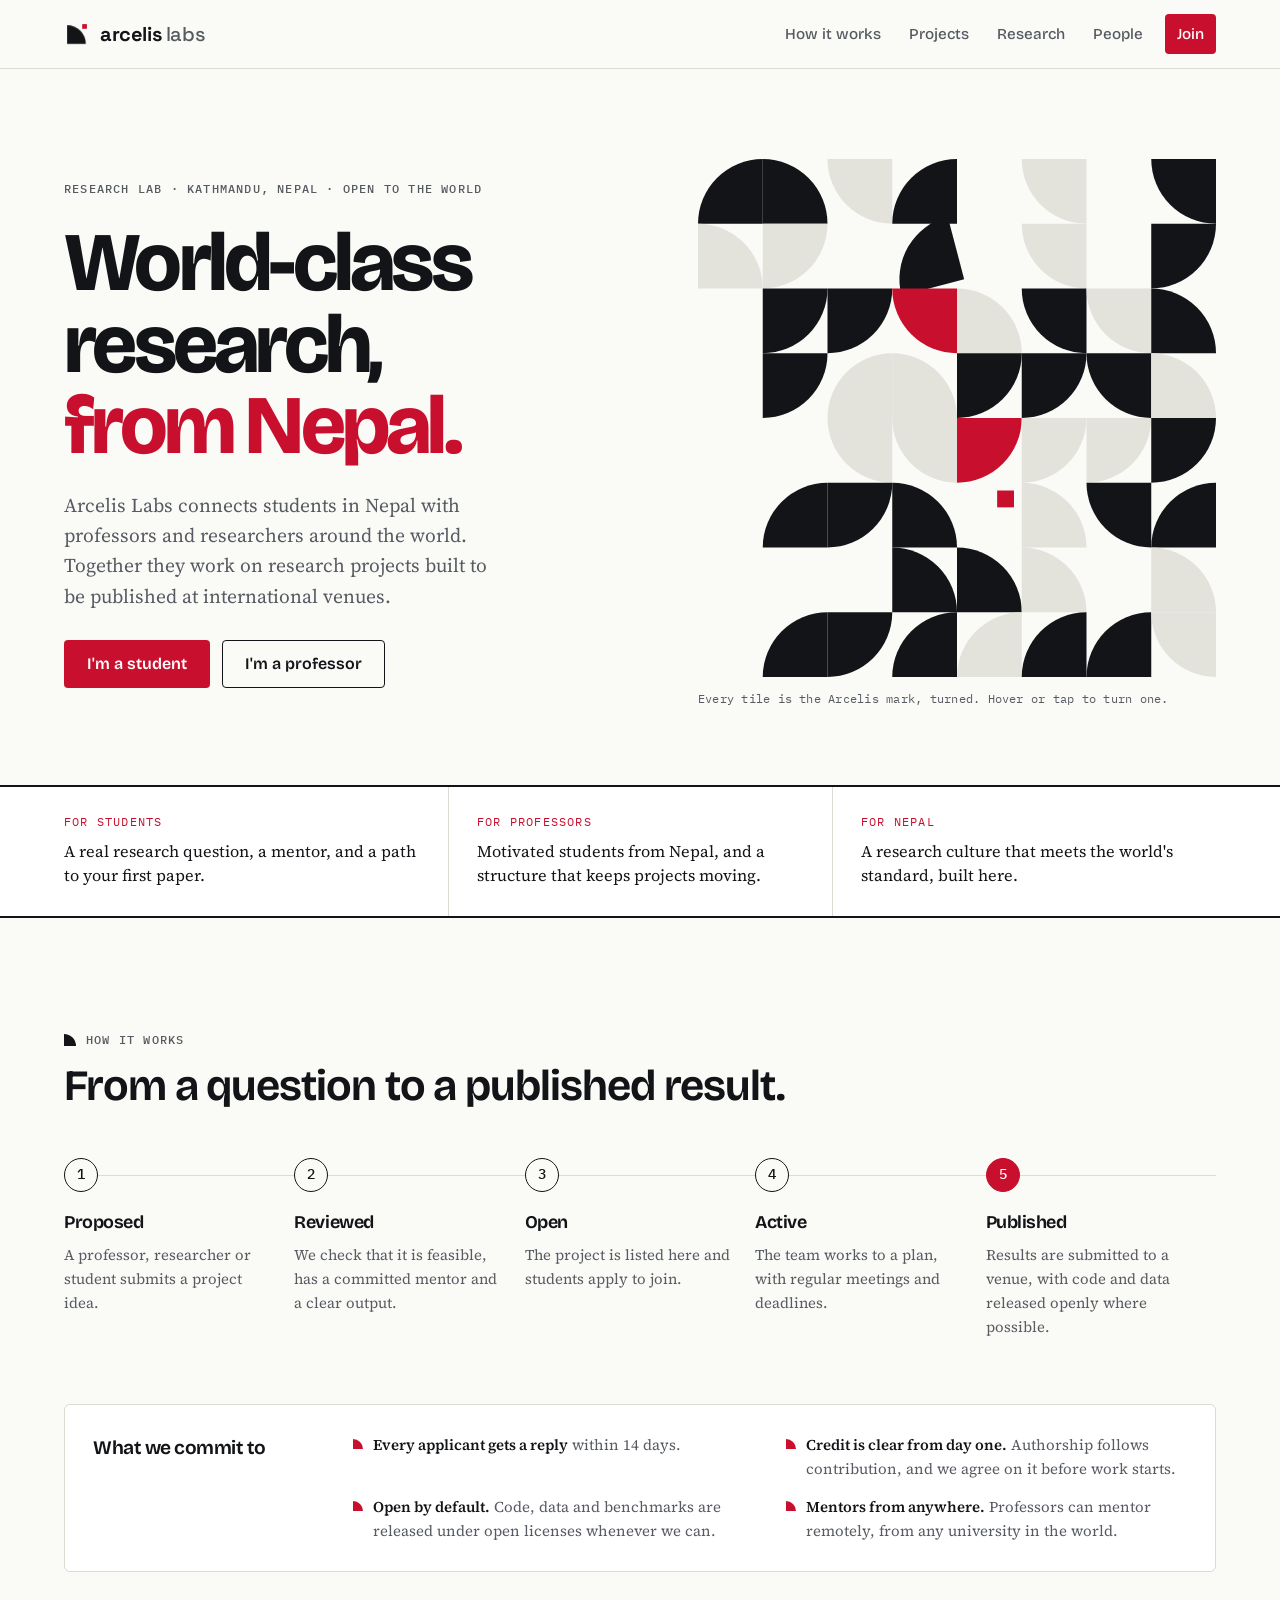
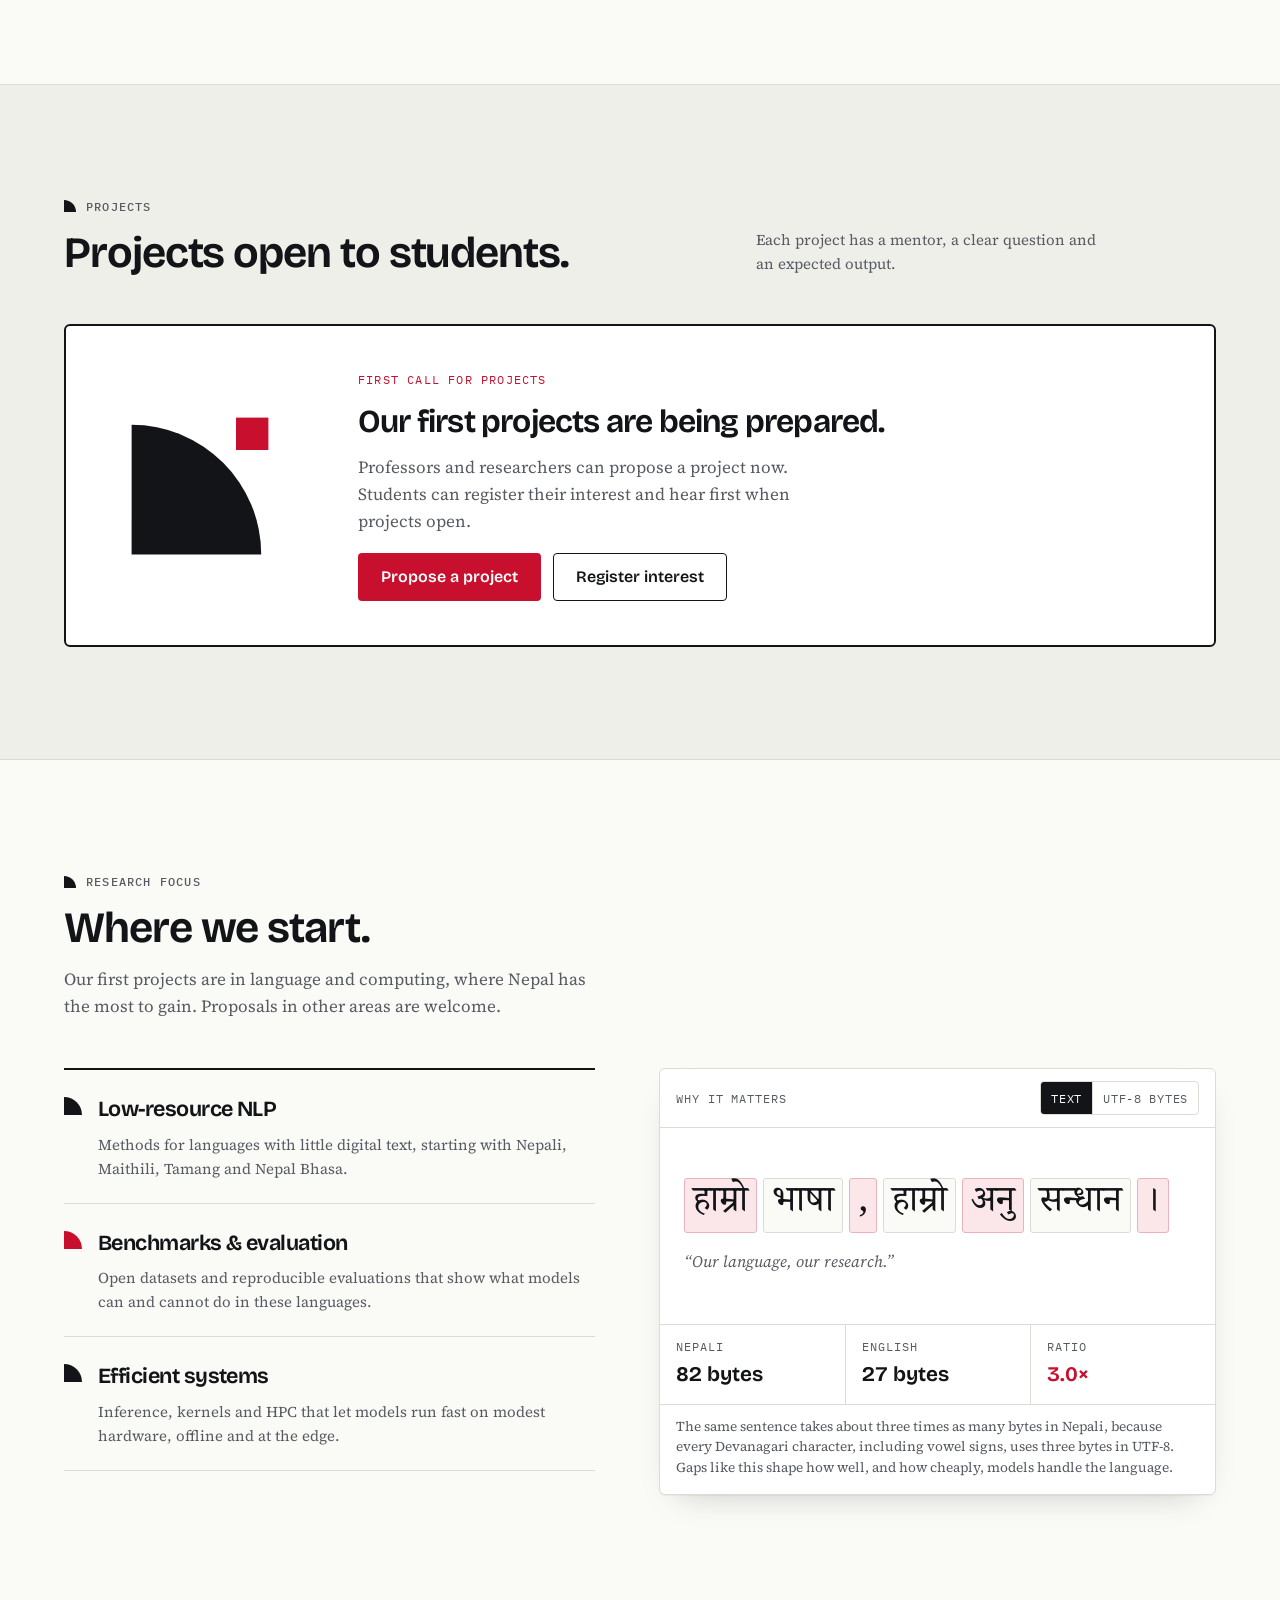
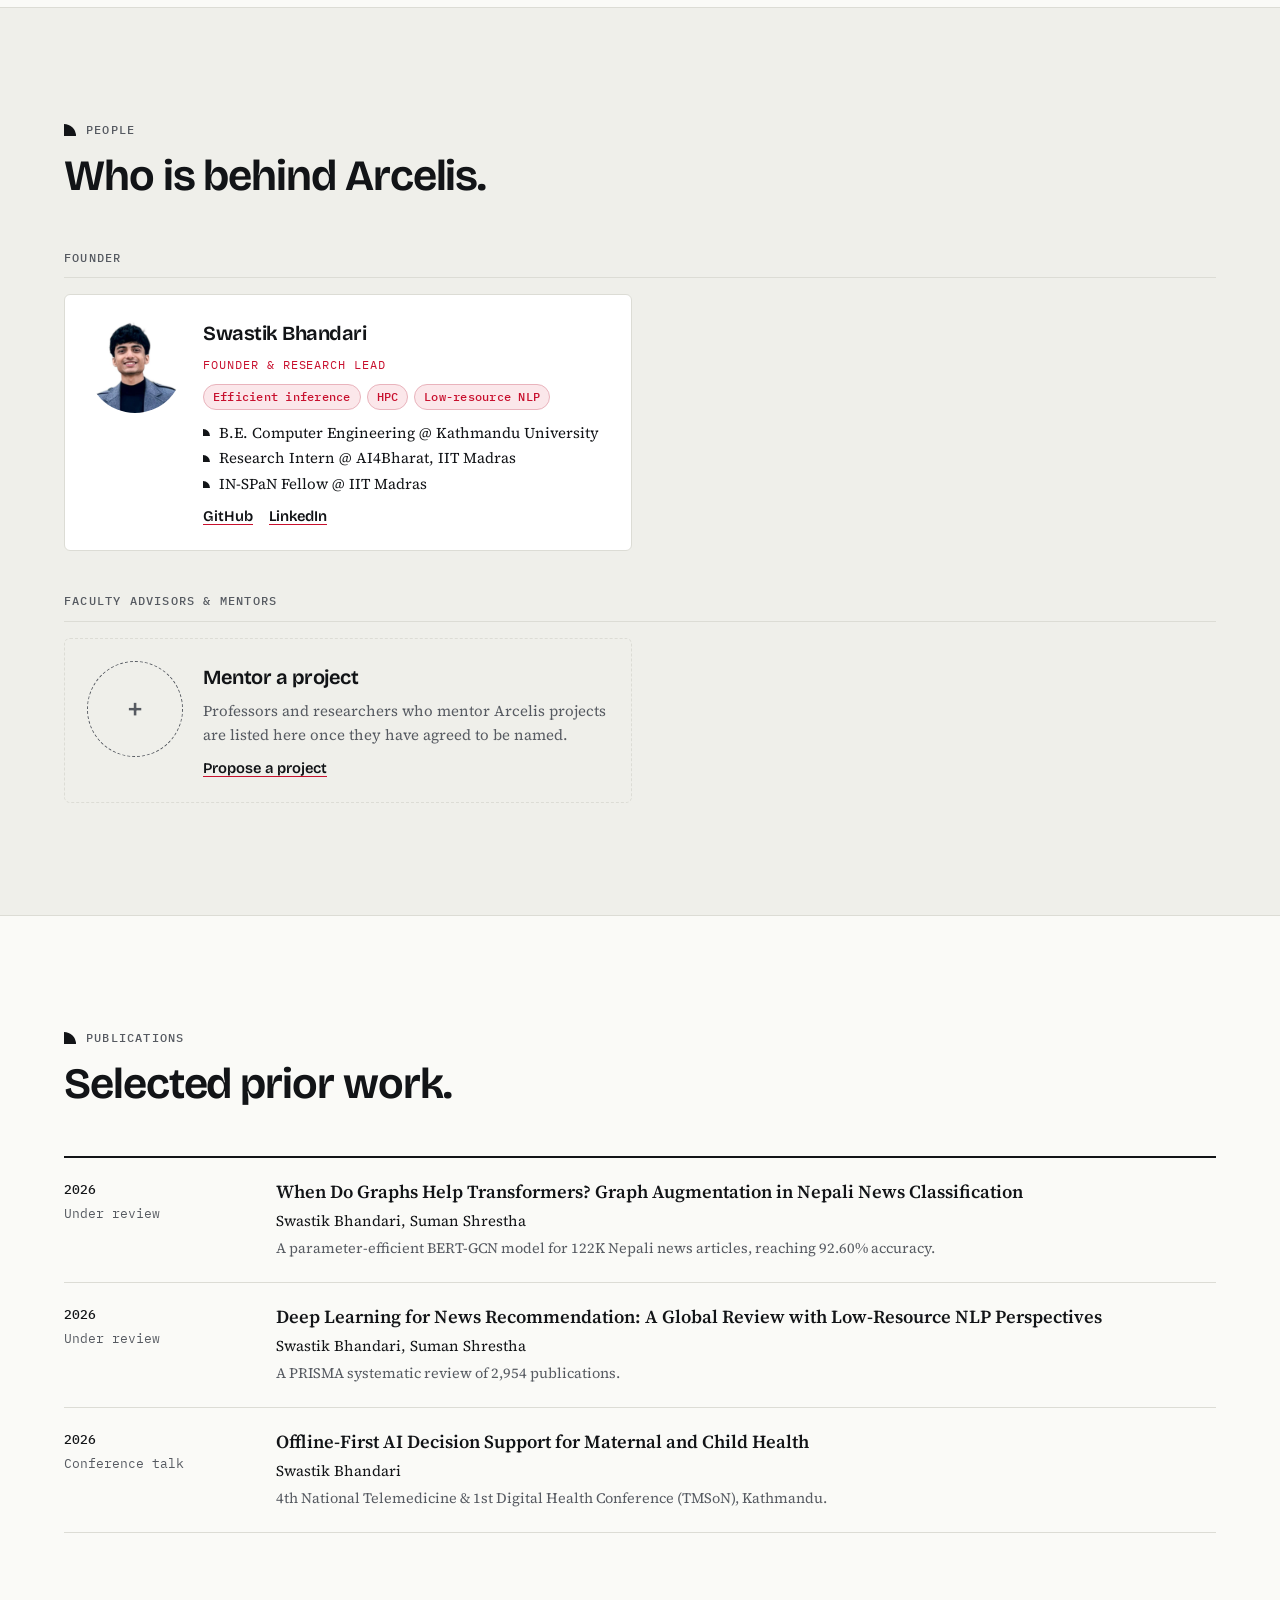
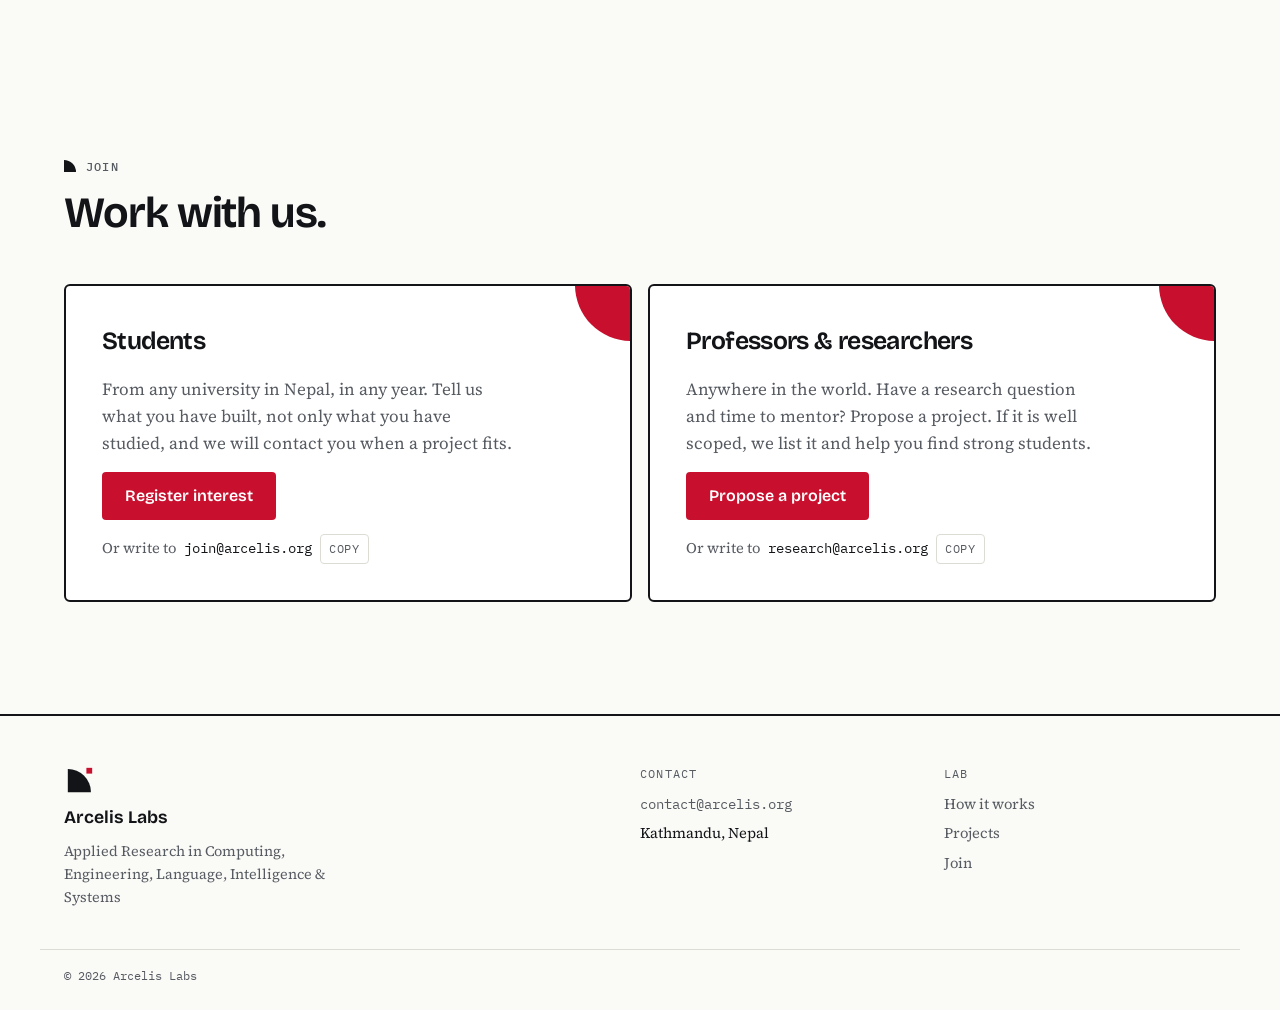
==== index.html @ 6809afa2 "Initial site Co-Authored-By: Claude Opus 5.5 <noreply@anthropic.com>" ====
<!doctype html>
<html lang="en">
<head>
<meta charset="utf-8">
<meta name="viewport" content="width=device-width, initial-scale=1, viewport-fit=cover">
<title>Arcelis Labs</title>
<meta name="claude:viewport-fit-sides" content="cover">
<meta name="description" content="Arcelis Labs connects students in Nepal with professors and researchers around the world to do research that is published at international venues.">
<meta property="og:title" content="Arcelis Labs">
<meta property="og:description" content="World-class research, from Nepal. Arcelis Labs connects Nepali students with professors and researchers worldwide.">
<meta property="og:type" content="website">
<meta property="og:url" content="https://arcelis.org/">
<meta property="og:image" content="https://arcelis.org/assets/brand/arcelis-profile-light.png">
<meta name="theme-color" content="#F4F3EE">
<link rel="canonical" href="https://arcelis.org/">
<link rel="icon" href="favicon.svg" type="image/svg+xml">
<link rel="apple-touch-icon" href="apple-touch-icon.png">
<link rel="preconnect" href="https://fonts.googleapis.com">
<link rel="preconnect" href="https://fonts.gstatic.com" crossorigin>
<link rel="stylesheet" href="https://fonts.googleapis.com/css2?family=Bricolage+Grotesque:opsz,wght@12..96,400..800&amp;family=IBM+Plex+Mono:wght@400;500&amp;family=Noto+Serif+Devanagari:wght@400;600&amp;family=Source+Serif+4:ital,opsz,wght@0,8..60,400;0,8..60,600;1,8..60,400&amp;family=Space+Grotesk:wght@500;700&amp;display=swap">
<link rel="stylesheet" href="assets/style.css">
</head>
<body>
<a class="skip" href="#main">Skip to content</a>

<header class="site-header">
  <div class="wrap header-inner">
    <a class="brand" href="#top" aria-label="Arcelis Labs home">
      <svg class="brand-mark" viewBox="0 0 100 100" aria-hidden="true">
        <path class="mark-arc" d="M12 88 L12 16 A72 72 0 0 1 84 88 Z"></path>
        <rect class="mark-sq" x="70" y="12" width="18" height="18"></rect>
      </svg>
      <span class="wordmark">arcelis<span class="wordmark-light"> labs</span></span>
    </a>
    <nav class="nav" aria-label="Main">
      <a href="#how">How it works</a>
      <a href="#projects">Projects</a>
      <a href="#research">Research</a>
      <a href="#people">People</a>
      <a class="nav-cta" href="#join">Join</a>
    </nav>
  </div>
</header>

<main id="main">

  <section class="hero" id="top">
    <div class="wrap hero-grid">
      <div class="hero-copy">
        <p class="eyebrow">Research lab · Kathmandu, Nepal · Open to the world</p>
        <h1>World-class research, <span class="h1-accent">from Nepal.</span></h1>
        <p class="lede">Arcelis Labs connects students in Nepal with professors and researchers around the world. Together they work on research projects built to be published at international venues.</p>
        <div class="hero-actions">
          <a class="btn btn-primary" href="#join">I'm a student</a>
          <a class="btn btn-ghost" href="#join-faculty">I'm a professor</a>
        </div>
      </div>
      <figure class="tiles-fig">
        <canvas id="tiles" class="tiles" role="img" aria-label="A pattern of quarter-circle tiles, each one the Arcelis mark, slowly rotating and joining up."></canvas>
        <figcaption class="tiles-cap">Every tile is the Arcelis mark, turned. <span class="hint">Hover or tap to turn one.</span></figcaption>
      </figure>
    </div>
  </section>

  <section class="band" aria-label="What Arcelis offers">
    <div class="wrap band-grid">
      <p><span class="band-k">For students</span> A real research question, a mentor, and a path to your first paper.</p>
      <p><span class="band-k">For professors</span> Motivated students from Nepal, and a structure that keeps projects moving.</p>
      <p><span class="band-k">For Nepal</span> A research culture that meets the world's standard, built here.</p>
    </div>
  </section>

  <section class="section" id="how" aria-labelledby="how-h">
    <div class="wrap">
      <div class="section-head">
        <p class="section-label">How it works</p>
        <h2 id="how-h">From a question to a published result.</h2>
      </div>
      <ol class="steps">
        <li><span class="step-n">1</span><h3>Proposed</h3><p>A professor, researcher or student submits a project idea.</p></li>
        <li><span class="step-n">2</span><h3>Reviewed</h3><p>We check that it is feasible, has a committed mentor and a clear output.</p></li>
        <li><span class="step-n">3</span><h3>Open</h3><p>The project is listed here and students apply to join.</p></li>
        <li><span class="step-n">4</span><h3>Active</h3><p>The team works to a plan, with regular meetings and deadlines.</p></li>
        <li><span class="step-n">5</span><h3>Published</h3><p>Results are submitted to a venue, with code and data released openly where possible.</p></li>
      </ol>

      <div class="commitments">
        <h3 class="commit-h">What we commit to</h3>
        <ul>
          <li><strong>Every applicant gets a reply</strong> within 14 days.</li>
          <li><strong>Credit is clear from day one.</strong> Authorship follows contribution, and we agree on it before work starts.</li>
          <li><strong>Open by default.</strong> Code, data and benchmarks are released under open licenses whenever we can.</li>
          <li><strong>Mentors from anywhere.</strong> Professors can mentor remotely, from any university in the world.</li>
        </ul>
      </div>
    </div>
  </section>

  <section class="section section-alt" id="projects" aria-labelledby="projects-h">
    <div class="wrap">
      <div class="section-head section-head-row">
        <div>
          <p class="section-label">Projects</p>
          <h2 id="projects-h">Projects open to students.</h2>
        </div>
        <p class="section-aside">Each project has a mentor, a clear question and an expected output.</p>
      </div>

      <div class="tabs" id="tabs" role="tablist" aria-label="Project status" hidden>
        <button type="button" role="tab" id="tab-open" aria-selected="true" aria-controls="project-list" data-status="open">Open <span class="count" id="count-open"></span></button>
        <button type="button" role="tab" id="tab-active" aria-selected="false" aria-controls="project-list" data-status="active" tabindex="-1">Active <span class="count" id="count-active"></span></button>
        <button type="button" role="tab" id="tab-completed" aria-selected="false" aria-controls="project-list" data-status="completed" tabindex="-1">Completed <span class="count" id="count-completed"></span></button>
      </div>

      <div class="project-list" id="project-list" role="tabpanel" aria-labelledby="tab-open" tabindex="0" hidden></div>

      <div class="call" id="call">
        <div class="call-mark" aria-hidden="true">
          <svg viewBox="0 0 100 100"><path d="M12 88 L12 16 A72 72 0 0 1 84 88 Z"></path><rect x="70" y="12" width="18" height="18"></rect></svg>
        </div>
        <div class="call-body">
          <p class="call-k">First call for projects</p>
          <h3>Our first projects are being prepared.</h3>
          <p>Professors and researchers can propose a project now. Students can register their interest and hear first when projects open.</p>
          <div class="call-actions">
            <a class="btn btn-primary" href="#join-faculty">Propose a project</a>
            <a class="btn btn-ghost" href="#join">Register interest</a>
          </div>
        </div>
      </div>
    </div>
  </section>

  <section class="section" id="research" aria-labelledby="research-h">
    <div class="wrap">
      <div class="section-head">
        <p class="section-label">Research focus</p>
        <h2 id="research-h">Where we start.</h2>
        <p class="section-sub">Our first projects are in language and computing, where Nepal has the most to gain. Proposals in other areas are welcome.</p>
      </div>

      <div class="research-grid">
        <div class="areas">
          <article class="area">
            <h3>Low-resource NLP</h3>
            <p>Methods for languages with little digital text, starting with Nepali, Maithili, Tamang and Nepal Bhasa.</p>
          </article>
          <article class="area">
            <h3>Benchmarks &amp; evaluation</h3>
            <p>Open datasets and reproducible evaluations that show what models can and cannot do in these languages.</p>
          </article>
          <article class="area">
            <h3>Efficient systems</h3>
            <p>Inference, kernels and HPC that let models run fast on modest hardware, offline and at the edge.</p>
          </article>
        </div>

        <figure class="specimen" aria-labelledby="spec-cap">
          <div class="spec-head">
            <span id="spec-cap">Why it matters</span>
            <div class="spec-toggle" role="group" aria-label="View">
              <button type="button" id="view-sub" class="is-on" aria-pressed="true">Text</button>
              <button type="button" id="view-byte" aria-pressed="false">UTF-8 bytes</button>
            </div>
          </div>
          <div class="spec-body">
            <p class="spec-line" id="spec-line" lang="ne">
              <span class="tok"><span class="tok-t">हाम्रो</span></span>
              <span class="tok"><span class="tok-t">भाषा</span></span>
              <span class="tok"><span class="tok-t">,</span></span>
              <span class="tok"><span class="tok-t">हाम्रो</span></span>
              <span class="tok"><span class="tok-t">अनु</span></span>
              <span class="tok"><span class="tok-t">सन्धान</span></span>
              <span class="tok"><span class="tok-t">।</span></span>
            </p>
            <div class="spec-bytes" id="spec-bytes" role="img" hidden></div>
            <p class="spec-gloss"><span lang="en">“Our language, our research.”</span></p>
          </div>
          <dl class="spec-stats">
            <div><dt>Nepali</dt><dd><span id="ne-bytes">82</span> bytes</dd></div>
            <div><dt>English</dt><dd><span id="en-bytes">27</span> bytes</dd></div>
            <div><dt>Ratio</dt><dd><span id="ratio">3.0</span>×</dd></div>
          </dl>
          <figcaption class="spec-note">The same sentence takes about three times as many bytes in Nepali, because every Devanagari character, including vowel signs, uses three bytes in UTF-8. Gaps like this shape how well, and how cheaply, models handle the language.</figcaption>
        </figure>
      </div>
    </div>
  </section>

  <section class="section section-alt" id="people" aria-labelledby="people-h">
    <div class="wrap">
      <div class="section-head">
        <p class="section-label">People</p>
        <h2 id="people-h">Who is behind Arcelis.</h2>
      </div>
      <div class="people-groups" id="people-groups">
        <p class="empty">Loading people…</p>
      </div>
    </div>
  </section>

  <section class="section" id="publications" aria-labelledby="pubs-h">
    <div class="wrap">
      <div class="section-head">
        <p class="section-label">Publications</p>
        <h2 id="pubs-h">Selected prior work.</h2>
      </div>
      <ol class="pubs">
        <li class="pub">
          <p class="pub-meta"><span class="pub-year">2026</span><span class="pub-status">Under review</span></p>
          <h3>When Do Graphs Help Transformers? Graph Augmentation in Nepali News Classification</h3>
          <p class="pub-authors">Swastik Bhandari, Suman Shrestha</p>
          <p class="pub-note">A parameter-efficient BERT-GCN model for 122K Nepali news articles, reaching 92.60% accuracy.</p>
        </li>
        <li class="pub">
          <p class="pub-meta"><span class="pub-year">2026</span><span class="pub-status">Under review</span></p>
          <h3>Deep Learning for News Recommendation: A Global Review with Low-Resource NLP Perspectives</h3>
          <p class="pub-authors">Swastik Bhandari, Suman Shrestha</p>
          <p class="pub-note">A PRISMA systematic review of 2,954 publications.</p>
        </li>
        <li class="pub">
          <p class="pub-meta"><span class="pub-year">2026</span><span class="pub-status">Conference talk</span></p>
          <h3>Offline-First AI Decision Support for Maternal and Child Health</h3>
          <p class="pub-authors">Swastik Bhandari</p>
          <p class="pub-note">4th National Telemedicine &amp; 1st Digital Health Conference (TMSoN), Kathmandu.</p>
        </li>
      </ol>
    </div>
  </section>

  <section class="section join" id="join" aria-labelledby="join-h">
    <div class="wrap">
      <div class="section-head">
        <p class="section-label">Join</p>
        <h2 id="join-h">Work with us.</h2>
      </div>
      <div class="join-grid">
        <div class="join-card">
          <span class="join-corner" aria-hidden="true"></span>
          <h3>Students</h3>
          <p>From any university in Nepal, in any year. Tell us what you have built, not only what you have studied, and we will contact you when a project fits.</p>
          <a class="btn btn-primary" id="cta-join" href="mailto:join@arcelis.org?subject=Student%20interest">Register interest</a>
          <p class="contact-line">Or write to <span class="addr">join@arcelis.org</span> <button type="button" class="copy" data-copy="join@arcelis.org" aria-label="Copy email address join@arcelis.org">Copy</button></p>
        </div>
        <div class="join-card" id="join-faculty">
          <span class="join-corner" aria-hidden="true"></span>
          <h3>Professors &amp; researchers</h3>
          <p>Anywhere in the world. Have a research question and time to mentor? Propose a project. If it is well scoped, we list it and help you find strong students.</p>
          <a class="btn btn-primary" id="cta-propose" href="mailto:research@arcelis.org?subject=Project%20proposal">Propose a project</a>
          <p class="contact-line">Or write to <span class="addr">research@arcelis.org</span> <button type="button" class="copy" data-copy="research@arcelis.org" aria-label="Copy email address research@arcelis.org">Copy</button></p>
        </div>
      </div>
    </div>
  </section>

</main>

<footer class="site-footer">
  <div class="wrap footer-grid">
    <div class="footer-brand">
      <svg class="brand-mark" viewBox="0 0 100 100" aria-hidden="true">
        <path class="mark-arc" d="M12 88 L12 16 A72 72 0 0 1 84 88 Z"></path>
        <rect class="mark-sq" x="70" y="12" width="18" height="18"></rect>
      </svg>
      <p class="footer-name">Arcelis Labs</p>
      <p class="footer-expand">Applied Research in Computing, Engineering, Language, Intelligence &amp; Systems</p>
    </div>
    <div class="footer-col">
      <p class="footer-h">Contact</p>
      <p><a class="addr" href="mailto:contact@arcelis.org">contact@arcelis.org</a></p>
      <p>Kathmandu, Nepal</p>
    </div>
    <div class="footer-col">
      <p class="footer-h">Lab</p>
      <p><a href="#how">How it works</a></p>
      <p><a href="#projects">Projects</a></p>
      <p><a href="#join">Join</a></p>
    </div>
  </div>
  <div class="wrap footer-base">
    <p>© <span id="year">2026</span> Arcelis Labs</p>
  </div>
</footer>

<dialog class="modal" id="project-modal" aria-labelledby="modal-title">
  <div class="modal-inner">
    <button type="button" class="modal-close" id="modal-close" aria-label="Close">×</button>
    <div id="modal-content"></div>
  </div>
</dialog>

<script src="assets/main.js"></script>
</body>
</html>
---- assets/style.css ----
/* Layout concept: a light, geometric identity built from the logo itself.
   The quarter-circle mark becomes a tile system (hero), corner motifs and markers.
   Single deliberate light theme: white paper, ink, one red. */
:root {
  --paper: #FAFAF7;
  --surface: #FFFFFF;
  --sunken: #EFEFEA;
  --ink: #121417;
  --muted: #565A61;
  --rule: #DCDCD5;
  --tile-soft: #E3E3DC;
  --accent: #C8102E;
  --accent-ink: #FFFFFF;
  --accent-soft: #FBE7EA;
  --st-open: #1A6A41;
  --st-open-bg: #E1F0E6;
  --st-active: #1D49C4;
  --st-active-bg: #E4EBFA;
  --st-done: #565A61;
  --st-done-bg: #E9E9E3;
  --shadow: 0 1px 0 rgba(18, 20, 23, 0.04), 0 14px 34px -20px rgba(18, 20, 23, 0.28);

  --f-display: "Bricolage Grotesque", "Helvetica Neue", Arial, sans-serif;
  --f-body: "Source Serif 4", Georgia, "Times New Roman", serif;
  --f-mono: "IBM Plex Mono", ui-monospace, SFMono-Regular, Menlo, Consolas, monospace;
  --f-deva: "Noto Serif Devanagari", "Nirmala UI", "Kohinoor Devanagari", serif;
  --f-brand: "Space Grotesk", "Helvetica Neue", Arial, sans-serif;

  --s-1: clamp(2.6rem, 1.2rem + 5vw, 5.2rem);
  --s-2: clamp(1.8rem, 1.2rem + 2vw, 2.7rem);
  --s-body: 1.0625rem;
  --s-small: 0.9375rem;
  --s-label: 0.75rem;

  --radius: 4px;
  --wrap: 1200px;
  color-scheme: light;
}

*, *::before, *::after { box-sizing: border-box; }
html { scroll-behavior: smooth; scroll-padding-top: 80px; -webkit-text-size-adjust: 100%; }
@media (prefers-reduced-motion: reduce) { html { scroll-behavior: auto; } }

body {
  margin: 0;
  background: var(--paper);
  color: var(--ink);
  font-family: var(--f-body);
  font-size: var(--s-body);
  line-height: 1.6;
  -webkit-font-smoothing: antialiased;
  text-rendering: optimizeLegibility;
}
body::before {
  content: "";
  position: fixed;
  inset: 0 0 auto;
  height: env(safe-area-inset-top, 0px);
  z-index: 10;
  background: var(--paper);
}

img, svg, canvas { max-width: 100%; }
a { color: inherit; text-decoration-color: var(--accent); text-underline-offset: 3px; }
a:hover { color: var(--accent); }
:focus-visible { outline: 2px solid var(--accent); outline-offset: 3px; border-radius: 2px; }
h1, h2, h3 { font-family: var(--f-display); font-weight: 650; letter-spacing: -0.025em; text-wrap: balance; margin: 0; }
p { margin: 0; }
[hidden] { display: none !important; }

.wrap {
  max-width: var(--wrap);
  margin-inline: auto;
  padding-left: max(24px, env(safe-area-inset-left, 0px));
  padding-right: max(24px, env(safe-area-inset-right, 0px));
}
@media (max-width: 480px) {
  .wrap {
    padding-left: max(16px, env(safe-area-inset-left, 0px));
    padding-right: max(16px, env(safe-area-inset-right, 0px));
  }
}

.skip {
  position: absolute; left: 16px; top: -60px; z-index: 50;
  background: var(--ink); color: var(--paper); padding: 8px 14px; font-family: var(--f-display);
}
.skip:focus { top: 16px; }

/* Header */
.site-header {
  position: sticky;
  top: env(safe-area-inset-top, 0px);
  z-index: 20;
  background: var(--paper);
  background: color-mix(in srgb, var(--paper) 92%, transparent);
  -webkit-backdrop-filter: saturate(140%) blur(10px);
  backdrop-filter: saturate(140%) blur(10px);
  border-bottom: 1px solid var(--rule);
}
.header-inner { display: flex; align-items: center; justify-content: space-between; gap: 8px 24px; padding-block: 14px; flex-wrap: wrap; }
.brand { display: inline-flex; align-items: center; gap: 10px; text-decoration: none; color: var(--ink); flex-shrink: 0; }
.brand:hover { color: var(--ink); }
.brand-mark { width: 26px; height: 26px; display: block; }
.mark-arc { fill: var(--ink); }
.mark-sq { fill: var(--accent); }
.wordmark { font-family: var(--f-brand); font-weight: 700; font-size: 1.25rem; letter-spacing: -0.02em; line-height: 1; }
.wordmark-light { font-weight: 500; color: var(--muted); }

.nav { display: flex; align-items: center; gap: 4px; min-width: 0; overflow-x: auto; scrollbar-width: none; padding: 4px; margin: -4px; }
.nav::-webkit-scrollbar { display: none; }
.nav a {
  font-family: var(--f-display); font-size: 0.95rem; font-weight: 500;
  text-decoration: none; color: var(--muted); padding: 8px 12px; border-radius: var(--radius); white-space: nowrap;
}
.nav a:hover { color: var(--ink); background: var(--sunken); }
.nav .nav-cta { color: var(--accent-ink); background: var(--accent); margin-left: 6px; }
.nav .nav-cta:hover { color: var(--accent-ink); background: var(--accent); filter: brightness(1.08); }
@media (max-width: 720px) {
  .header-inner { padding-block: 10px 6px; }
  .nav { width: calc(100% + 8px); order: 2; gap: 0; }
  .nav a { padding: 8px 6px; font-size: 0.88rem; }
  .nav .nav-cta { margin-left: auto; padding-inline: 10px; }
}

@media (prefers-reduced-motion: no-preference) {
  .site-header .mark-arc { transform-origin: 12% 88%; animation: arc-in 700ms cubic-bezier(.2,.7,.2,1) both; }
  .site-header .mark-sq { animation: sq-in 420ms 520ms cubic-bezier(.2,.7,.2,1) both; }
}
@keyframes arc-in { from { transform: scale(0.15); } to { transform: scale(1); } }
@keyframes sq-in { from { transform: translateY(-14px); opacity: 0; } to { transform: none; opacity: 1; } }

/* Shared */
.eyebrow, .section-label {
  font-family: var(--f-mono); font-size: var(--s-label); font-weight: 500;
  letter-spacing: 0.1em; text-transform: uppercase; color: var(--muted);
}
.section-label { display: inline-flex; align-items: center; gap: 10px; }
.section-label::before {
  content: ""; width: 12px; height: 12px; flex-shrink: 0;
  background: var(--ink); border-top-right-radius: 100%;
}
.section { padding-block: clamp(64px, 9vw, 112px); }
.section-alt { background: var(--sunken); border-block: 1px solid var(--rule); }
.section-head { display: grid; gap: 14px; margin-bottom: clamp(32px, 4vw, 48px); max-width: 780px; }
.section-head h2 { font-size: var(--s-2); line-height: 1.08; }
.section-sub { color: var(--muted); max-width: 58ch; }
.section-head-row { max-width: none; grid-template-columns: minmax(0, 1.4fr) minmax(0, 1fr); align-items: end; gap: 24px 48px; }
.section-head-row > div { display: grid; gap: 14px; }
.section-aside { color: var(--muted); font-size: var(--s-small); max-width: 44ch; }
@media (max-width: 820px) { .section-head-row { grid-template-columns: minmax(0, 1fr); } }

.btn {
  display: inline-flex; align-items: center; justify-content: center; gap: 8px;
  font-family: var(--f-display); font-weight: 600; font-size: 1rem;
  min-height: 48px; padding: 0 22px; border-radius: var(--radius);
  text-decoration: none; border: 1.5px solid transparent; cursor: pointer;
  transition: transform 160ms ease, background-color 160ms ease, border-color 160ms ease, color 160ms ease;
}
.btn:active { transform: translateY(1px); }
.btn-primary { background: var(--accent); color: var(--accent-ink); }
.btn-primary:hover { color: var(--accent-ink); filter: brightness(1.08); }
.btn-ghost { border-color: var(--ink); color: var(--ink); background: transparent; }
.btn-ghost:hover { background: var(--ink); color: var(--paper); }

/* Hero */
.hero { padding-block: clamp(40px, 7vw, 96px) clamp(40px, 6vw, 80px); overflow: hidden; }
.hero-grid { display: grid; grid-template-columns: minmax(0, 1.1fr) minmax(0, 1fr); gap: clamp(32px, 5vw, 80px); align-items: center; }
@media (max-width: 920px) { .hero-grid { grid-template-columns: minmax(0, 1fr); } }
.hero-copy { display: grid; gap: 24px; min-width: 0; }
.hero h1 { font-size: var(--s-1); line-height: 0.98; letter-spacing: -0.045em; font-weight: 750; max-width: 12ch; }
.h1-accent { color: var(--accent); }
.lede { font-size: 1.22rem; line-height: 1.55; color: var(--muted); max-width: 44ch; }
.hero-actions { display: flex; flex-wrap: wrap; gap: 12px; padding-top: 4px; }

.tiles-fig { margin: 0; display: grid; gap: 12px; min-width: 0; }
.tiles { display: block; width: 100%; aspect-ratio: 1 / 1; max-width: 100%; touch-action: manipulation; cursor: pointer; }
@media (max-width: 920px) { .tiles { aspect-ratio: 5 / 3; } }
.tiles-cap { font-family: var(--f-mono); font-size: 0.75rem; color: var(--muted); letter-spacing: 0.02em; }

/* Band */
.band { border-block: 2px solid var(--ink); background: var(--surface); }
.band-grid { display: grid; grid-template-columns: repeat(3, minmax(0, 1fr)); }
.band-grid p { padding: 26px 28px 28px 0; font-size: 1.02rem; line-height: 1.5; color: var(--ink); min-width: 0; }
.band-grid p + p { padding-left: 28px; border-left: 1px solid var(--rule); }
.band-k { display: block; font-family: var(--f-mono); font-size: var(--s-label); letter-spacing: 0.1em; text-transform: uppercase; color: var(--accent); margin-bottom: 8px; }
@media (max-width: 860px) {
  .band-grid { grid-template-columns: minmax(0, 1fr); }
  .band-grid p, .band-grid p + p { padding: 20px 0; border-left: 0; }
  .band-grid p + p { border-top: 1px solid var(--rule); }
}

/* Steps */
.steps { list-style: none; margin: 0; padding: 0; display: grid; grid-template-columns: repeat(5, minmax(0, 1fr)); position: relative; }
.steps::before { content: ""; position: absolute; left: 0; right: 0; top: 17px; height: 1px; background: var(--rule); }
.steps li { position: relative; display: grid; gap: 8px; padding-right: 20px; align-content: start; min-width: 0; }
.step-n {
  width: 34px; height: 34px; border-radius: 50%; display: grid; place-items: center;
  background: var(--paper); border: 1.5px solid var(--ink); font-family: var(--f-mono); font-size: 0.85rem; font-weight: 500; position: relative;
}
.steps li:last-child .step-n { background: var(--accent); border-color: var(--accent); color: var(--accent-ink); }
.steps h3 { font-size: 1.12rem; margin-top: 8px; }
.steps p { font-size: 0.93rem; color: var(--muted); }
@media (max-width: 860px) {
  .steps { grid-template-columns: minmax(0, 1fr); gap: 20px; }
  .steps::before { left: 17px; right: auto; top: 0; bottom: 0; width: 1px; height: auto; }
  .steps li { grid-template-columns: 34px minmax(0, 1fr); column-gap: 16px; padding-right: 0; }
  .steps li .step-n { grid-row: span 2; }
  .steps h3 { margin-top: 4px; }
}

.commitments {
  margin-top: clamp(40px, 5vw, 64px); padding: 28px; border: 1px solid var(--rule); border-radius: 6px; background: var(--surface);
  display: grid; grid-template-columns: minmax(0, 220px) minmax(0, 1fr); gap: 16px 40px;
}
.commit-h { font-size: 1.2rem; }
.commitments ul { list-style: none; margin: 0; padding: 0; display: grid; grid-template-columns: repeat(2, minmax(0, 1fr)); gap: 14px 32px; }
.commitments li { font-size: var(--s-small); color: var(--muted); padding-left: 20px; position: relative; }
.commitments li::before { content: ""; position: absolute; left: 0; top: 0.4em; width: 10px; height: 10px; background: var(--accent); border-top-right-radius: 100%; }
.commitments strong { color: var(--ink); font-weight: 600; }
@media (max-width: 860px) {
  .commitments { grid-template-columns: minmax(0, 1fr); padding: 22px; }
  .commitments ul { grid-template-columns: minmax(0, 1fr); }
}

/* Projects */
.tabs { display: flex; flex-wrap: wrap; gap: 6px; margin-bottom: 24px; }
.tabs button {
  font-family: var(--f-display); font-weight: 600; font-size: 0.95rem; color: var(--muted);
  background: transparent; border: 1px solid var(--rule); border-radius: 999px;
  padding: 8px 16px; min-height: 42px; cursor: pointer; display: inline-flex; align-items: center; gap: 8px;
}
.tabs button:hover { color: var(--ink); border-color: var(--muted); }
.tabs button[aria-selected="true"] { background: var(--ink); color: var(--paper); border-color: var(--ink); }
.count { font-family: var(--f-mono); font-size: 0.75rem; font-weight: 500; font-variant-numeric: tabular-nums; opacity: 0.8; }

.project-list { display: grid; grid-template-columns: repeat(auto-fill, minmax(min(100%, 330px), 1fr)); gap: 16px; margin-bottom: 24px; }
.project {
  background: var(--surface); border: 1px solid var(--rule); border-radius: 6px;
  padding: 22px; display: grid; gap: 14px; align-content: start; min-width: 0;
  transition: border-color 180ms ease, transform 180ms ease, box-shadow 180ms ease;
}
.project:hover { border-color: var(--muted); transform: translateY(-2px); box-shadow: var(--shadow); }
.project-top { display: flex; align-items: center; justify-content: space-between; gap: 8px; flex-wrap: wrap; }
.area-tag { font-family: var(--f-mono); font-size: var(--s-label); letter-spacing: 0.06em; text-transform: uppercase; color: var(--muted); }
.chips { display: inline-flex; gap: 6px; flex-wrap: wrap; }
.chip {
  font-family: var(--f-mono); font-size: 0.7rem; font-weight: 500; letter-spacing: 0.06em; text-transform: uppercase;
  padding: 3px 8px; border-radius: 999px; line-height: 1.4; display: inline-flex; align-items: center; gap: 6px;
}
.chip::before { content: ""; width: 6px; height: 6px; border-radius: 50%; background: currentColor; }
.chip-open { color: var(--st-open); background: var(--st-open-bg); }
.chip-active { color: var(--st-active); background: var(--st-active-bg); }
.chip-completed { color: var(--st-done); background: var(--st-done-bg); }
.chip-draft { color: var(--muted); background: transparent; border: 1px dashed var(--rule); }
.chip-draft::before { display: none; }
.project h3 { font-size: 1.3rem; line-height: 1.2; }
.project-sum { color: var(--muted); font-size: var(--s-small); }
.facts { display: grid; grid-template-columns: repeat(2, minmax(0, 1fr)); gap: 10px 16px; margin: 0; padding-top: 14px; border-top: 1px solid var(--rule); }
.facts dt { font-family: var(--f-mono); font-size: 0.68rem; letter-spacing: 0.08em; text-transform: uppercase; color: var(--muted); }
.facts dd { margin: 0; font-size: 0.92rem; font-variant-numeric: tabular-nums; }
.project-actions { display: flex; gap: 10px; flex-wrap: wrap; padding-top: 4px; }
.link-btn {
  font-family: var(--f-display); font-weight: 600; font-size: 0.95rem; color: var(--ink);
  background: transparent; border: 0; padding: 10px 0; cursor: pointer; text-decoration: underline; text-decoration-color: var(--accent); text-underline-offset: 4px;
  min-height: 44px;
}
.link-btn:hover { color: var(--accent); }
.empty {
  grid-column: 1 / -1; padding: 32px 24px; color: var(--muted);
  border: 1px dashed var(--rule); border-radius: 6px; background: var(--surface); display: grid; gap: 8px;
}
.empty strong { color: var(--ink); font-family: var(--f-display); font-size: 1.1rem; }

.call {
  display: grid; grid-template-columns: minmax(0, 200px) minmax(0, 1fr); gap: 24px 48px; align-items: center;
  background: var(--surface); border: 2px solid var(--ink); border-radius: 6px; padding: clamp(24px, 4vw, 44px);
}
.call-mark svg { width: 100%; max-width: 180px; display: block; }
.call-mark path { fill: var(--ink); }
.call-mark rect { fill: var(--accent); }
.call-body { display: grid; gap: 14px; justify-items: start; min-width: 0; }
.call-k { font-family: var(--f-mono); font-size: var(--s-label); letter-spacing: 0.1em; text-transform: uppercase; color: var(--accent); }
.call h3 { font-size: clamp(1.5rem, 1.2rem + 1vw, 2rem); line-height: 1.12; }
.call-body > p:not(.call-k) { color: var(--muted); max-width: 54ch; }
.call-actions { display: flex; flex-wrap: wrap; gap: 12px; padding-top: 4px; }
@media (max-width: 720px) {
  .call { grid-template-columns: minmax(0, 1fr); }
  .call-mark svg { max-width: 72px; }
}

/* Research */
.research-grid { display: grid; grid-template-columns: minmax(0, 1fr) minmax(0, 1.05fr); gap: clamp(28px, 5vw, 64px); align-items: start; }
@media (max-width: 920px) { .research-grid { grid-template-columns: minmax(0, 1fr); } }
.areas { display: grid; border-top: 2px solid var(--ink); }
.area { padding: 22px 0 22px 34px; display: grid; gap: 6px; border-bottom: 1px solid var(--rule); position: relative; min-width: 0; }
.area::before {
  content: ""; position: absolute; left: 0; top: 27px; width: 18px; height: 18px;
  background: var(--ink); border-top-right-radius: 100%;
}
.area:nth-child(2)::before { background: var(--accent); }
.area h3 { font-size: 1.35rem; }
.area p { color: var(--muted); font-size: var(--s-small); }

.specimen {
  margin: 0; min-width: 0;
  background: var(--surface); border: 1px solid var(--rule); border-radius: 6px;
  box-shadow: var(--shadow); display: grid;
}
.spec-head {
  display: flex; align-items: center; justify-content: space-between; gap: 12px; flex-wrap: wrap;
  padding: 12px 16px; border-bottom: 1px solid var(--rule);
  font-family: var(--f-mono); font-size: var(--s-label); letter-spacing: 0.08em; text-transform: uppercase; color: var(--muted);
}
.spec-toggle { display: inline-flex; border: 1px solid var(--rule); border-radius: var(--radius); overflow: hidden; }
.spec-toggle button {
  font: inherit; letter-spacing: 0.06em; text-transform: uppercase; color: var(--muted);
  background: transparent; border: 0; padding: 6px 10px; cursor: pointer; min-height: 32px;
}
.spec-toggle button + button { border-left: 1px solid var(--rule); }
.spec-toggle button.is-on { background: var(--ink); color: var(--paper); }
.spec-body { padding: clamp(20px, 3vw, 28px) clamp(16px, 3vw, 24px); display: grid; gap: 16px; min-height: 196px; align-content: center; }
.spec-line { display: flex; flex-wrap: wrap; gap: 8px 6px; align-items: flex-end; margin: 0; }
.tok-t {
  display: inline-block;
  font-family: var(--f-deva); font-size: clamp(1.7rem, 1.2rem + 1.6vw, 2.3rem); line-height: 1.35; color: var(--ink);
  padding: 2px 8px; border: 1px solid transparent; border-radius: 3px;
  transition: border-color 260ms ease, background-color 260ms ease;
}
.tok.is-split .tok-t { border-color: var(--rule); background: var(--paper); }
.tok.is-split:nth-child(odd) .tok-t { border-color: #E9B3BC; background: var(--accent-soft); }
.spec-bytes { display: flex; flex-wrap: wrap; gap: 4px; }
.byte {
  font-family: var(--f-mono); font-size: 0.72rem; line-height: 1; color: var(--ink);
  padding: 5px 4px; border-radius: 2px; background: var(--paper); border: 1px solid var(--rule);
  font-variant-numeric: tabular-nums;
}
.byte.lead { background: var(--accent-soft); border-color: #E9B3BC; }
.byte.ascii { background: var(--surface); }
@media (prefers-reduced-motion: no-preference) { .byte { animation: byte-in 300ms ease both; } }
@keyframes byte-in { from { transform: translateY(4px); opacity: 0.2; } to { transform: none; opacity: 1; } }
.spec-gloss { font-style: italic; color: var(--muted); font-size: 1rem; }
.spec-stats { display: grid; grid-template-columns: repeat(3, minmax(0, 1fr)); margin: 0; border-top: 1px solid var(--rule); }
.spec-stats div { padding: 12px 16px; display: grid; gap: 2px; }
.spec-stats div + div { border-left: 1px solid var(--rule); }
.spec-stats dt { font-family: var(--f-mono); font-size: var(--s-label); letter-spacing: 0.08em; text-transform: uppercase; color: var(--muted); }
.spec-stats dd { margin: 0; font-family: var(--f-display); font-size: 1.3rem; font-weight: 650; font-variant-numeric: tabular-nums; }
.spec-stats div:last-child dd { color: var(--accent); }
.spec-note { padding: 12px 16px 16px; border-top: 1px solid var(--rule); font-size: 0.85rem; line-height: 1.5; color: var(--muted); }

/* People */
.people-groups { display: grid; gap: 40px; }
.people-group { display: grid; gap: 16px; }
.group-h { font-family: var(--f-mono); font-size: var(--s-label); font-weight: 500; letter-spacing: 0.1em; text-transform: uppercase; color: var(--muted); padding-bottom: 10px; border-bottom: 1px solid var(--rule); }
.people { display: grid; grid-template-columns: repeat(auto-fill, minmax(min(100%, 380px), 1fr)); gap: 16px; }
.person { display: grid; grid-template-columns: 96px minmax(0, 1fr); gap: 20px; padding: 22px; background: var(--surface); border: 1px solid var(--rule); border-radius: 6px; align-items: start; }
.photo { width: 96px; height: 96px; border-radius: 50%; object-fit: cover; display: block; background: var(--sunken); }
.avatar {
  width: 96px; height: 96px; border-radius: 50%; display: grid; place-items: center;
  background: var(--ink); color: var(--paper); font-family: var(--f-display); font-weight: 650; font-size: 1.6rem;
}
.avatar-open { background: transparent; color: var(--muted); border: 1.5px dashed var(--muted); font-weight: 400; font-size: 2rem; }
.person-open { background: transparent; border-style: dashed; }
.person-body { display: grid; gap: 6px; min-width: 0; }
.person h3 { font-size: 1.25rem; }
.role { font-family: var(--f-mono); font-size: 0.75rem; letter-spacing: 0.08em; text-transform: uppercase; color: var(--accent); }
.affil { font-size: 0.92rem; color: var(--ink); }
.bio { color: var(--muted); font-size: var(--s-small); }
.research-tags { list-style: none; margin: 4px 0 2px; padding: 0; display: flex; flex-wrap: wrap; gap: 6px; }
.research-tags li {
  font-family: var(--f-mono); font-size: 0.74rem; font-weight: 500; letter-spacing: 0.02em;
  color: var(--accent); background: var(--accent-soft); border: 1px solid #E9B3BC;
  padding: 4px 9px; border-radius: 999px; line-height: 1.3;
}
.points { list-style: none; margin: 4px 0 0; padding: 0; display: grid; gap: 4px; }
.points li { font-size: var(--s-small); color: var(--ink); padding-left: 16px; position: relative; line-height: 1.45; }
.points li::before { content: ""; position: absolute; left: 0; top: 0.5em; width: 7px; height: 7px; background: var(--ink); border-top-right-radius: 100%; }
.person-links { display: flex; gap: 16px; flex-wrap: wrap; padding-top: 4px; font-family: var(--f-display); font-weight: 600; font-size: 0.92rem; }
@media (max-width: 420px) {
  .person { grid-template-columns: 72px minmax(0, 1fr); gap: 16px; padding: 18px; }
  .photo, .avatar { width: 72px; height: 72px; }
}

/* Publications */
.pubs { list-style: none; margin: 0; padding: 0; border-top: 2px solid var(--ink); }
.pub { display: grid; grid-template-columns: minmax(0, 180px) minmax(0, 1fr); gap: 4px 32px; padding-block: 22px; border-bottom: 1px solid var(--rule); }
.pub-meta { grid-row: span 3; display: grid; gap: 4px; align-content: start; font-family: var(--f-mono); font-size: 0.8rem; color: var(--muted); }
.pub-year { color: var(--ink); font-weight: 500; font-variant-numeric: tabular-nums; }
.pub h3 { font-family: var(--f-body); font-weight: 600; font-size: 1.15rem; letter-spacing: 0; line-height: 1.35; }
.pub-authors { font-size: var(--s-small); }
.pub-note { font-size: 0.9rem; color: var(--muted); }
@media (max-width: 720px) {
  .pub { grid-template-columns: minmax(0, 1fr); }
  .pub-meta { grid-row: auto; display: flex; gap: 12px; }
}

/* Join */
.join-grid { display: grid; grid-template-columns: repeat(2, minmax(0, 1fr)); gap: 16px; }
.join-card {
  position: relative; overflow: hidden;
  padding: clamp(24px, 3vw, 36px); border: 2px solid var(--ink); border-radius: 6px;
  display: grid; gap: 14px; align-content: start; justify-items: start; background: var(--surface);
}
.join-corner { position: absolute; right: -1px; top: -1px; width: 56px; height: 56px; background: var(--accent); border-bottom-left-radius: 100%; }
.join-card h3 { font-size: 1.55rem; padding-right: 56px; }
.join-card > p { color: var(--muted); max-width: 46ch; }
.contact-line { font-size: 0.92rem; color: var(--muted); display: flex; align-items: center; gap: 8px; flex-wrap: wrap; }
.addr { font-family: var(--f-mono); font-size: 0.88rem; color: var(--ink); user-select: all; }
.copy {
  font-family: var(--f-mono); font-size: 0.72rem; letter-spacing: 0.06em; text-transform: uppercase;
  color: var(--muted); background: transparent; border: 1px solid var(--rule); border-radius: var(--radius);
  padding: 4px 8px; cursor: pointer; min-height: 30px;
}
.copy:hover { color: var(--ink); border-color: var(--muted); }
@media (max-width: 760px) { .join-grid { grid-template-columns: minmax(0, 1fr); } }

/* Footer */
.site-footer { border-top: 2px solid var(--ink); padding-block: 48px 24px; background: var(--paper); }
.footer-grid { display: grid; grid-template-columns: minmax(0, 2fr) minmax(0, 1fr) minmax(0, 1fr); gap: 32px; }
.footer-brand { display: grid; gap: 8px; justify-items: start; }
.footer-brand .brand-mark { width: 32px; height: 32px; }
.footer-name { font-family: var(--f-display); font-weight: 650; font-size: 1.1rem; }
.footer-expand { color: var(--muted); font-size: 0.9rem; max-width: 38ch; }
.footer-col { display: grid; gap: 6px; align-content: start; font-size: 0.92rem; }
.footer-col a { text-decoration: none; color: var(--muted); }
.footer-col a:hover { color: var(--ink); }
.footer-h { font-family: var(--f-mono); font-size: var(--s-label); letter-spacing: 0.1em; text-transform: uppercase; color: var(--muted); margin-bottom: 4px; }
.footer-base { margin-top: 40px; padding-top: 16px; border-top: 1px solid var(--rule); font-family: var(--f-mono); font-size: 0.78rem; color: var(--muted); }
@media (max-width: 720px) { .footer-grid { grid-template-columns: minmax(0, 1fr) minmax(0, 1fr); } .footer-brand { grid-column: 1 / -1; } }

/* Modal */
.modal {
  width: min(680px, calc(100vw - 32px)); max-height: calc(100vh - 48px); padding: 0;
  border: 1px solid var(--rule); border-radius: 8px; background: var(--surface); color: var(--ink);
  box-shadow: 0 30px 80px -30px rgba(0, 0, 0, 0.45);
}
.modal::backdrop { background: rgba(18, 20, 23, 0.5); }
.modal-inner { position: relative; padding: clamp(24px, 4vw, 40px); display: grid; gap: 16px; }
.modal-close {
  position: absolute; top: 10px; right: 10px; width: 44px; height: 44px; border-radius: 50%;
  border: 0; background: transparent; color: var(--muted); font-size: 1.6rem; line-height: 1; cursor: pointer;
}
.modal-close:hover { background: var(--sunken); color: var(--ink); }
.modal h2 { font-size: 1.7rem; line-height: 1.15; padding-right: 40px; }
.modal .project-top { padding-right: 48px; }
.modal .modal-h { margin-top: 8px; }
.modal-q { font-style: italic; color: var(--ink); border-left: 2px solid var(--accent); padding-left: 14px; }
.modal-sum { color: var(--muted); }
.modal .facts { grid-template-columns: repeat(3, minmax(0, 1fr)); }
@media (max-width: 520px) { .modal .facts { grid-template-columns: repeat(2, minmax(0, 1fr)); } }
.tags { display: flex; flex-wrap: wrap; gap: 6px; }
.tag { font-family: var(--f-mono); font-size: 0.75rem; padding: 4px 8px; border: 1px solid var(--rule); border-radius: var(--radius); }
.modal-h { font-family: var(--f-mono); font-size: var(--s-label); letter-spacing: 0.1em; text-transform: uppercase; color: var(--muted); }
.apply-box { padding: 18px; background: var(--sunken); border-radius: 6px; display: grid; gap: 10px; justify-items: start; }
.apply-box p { font-size: 0.95rem; }
.toast {
  position: fixed; left: 50%; bottom: calc(24px + env(safe-area-inset-bottom, 0px)); transform: translateX(-50%);
  background: var(--ink); color: var(--paper); font-family: var(--f-mono); font-size: 0.8rem; padding: 10px 14px; border-radius: var(--radius); z-index: 60;
}
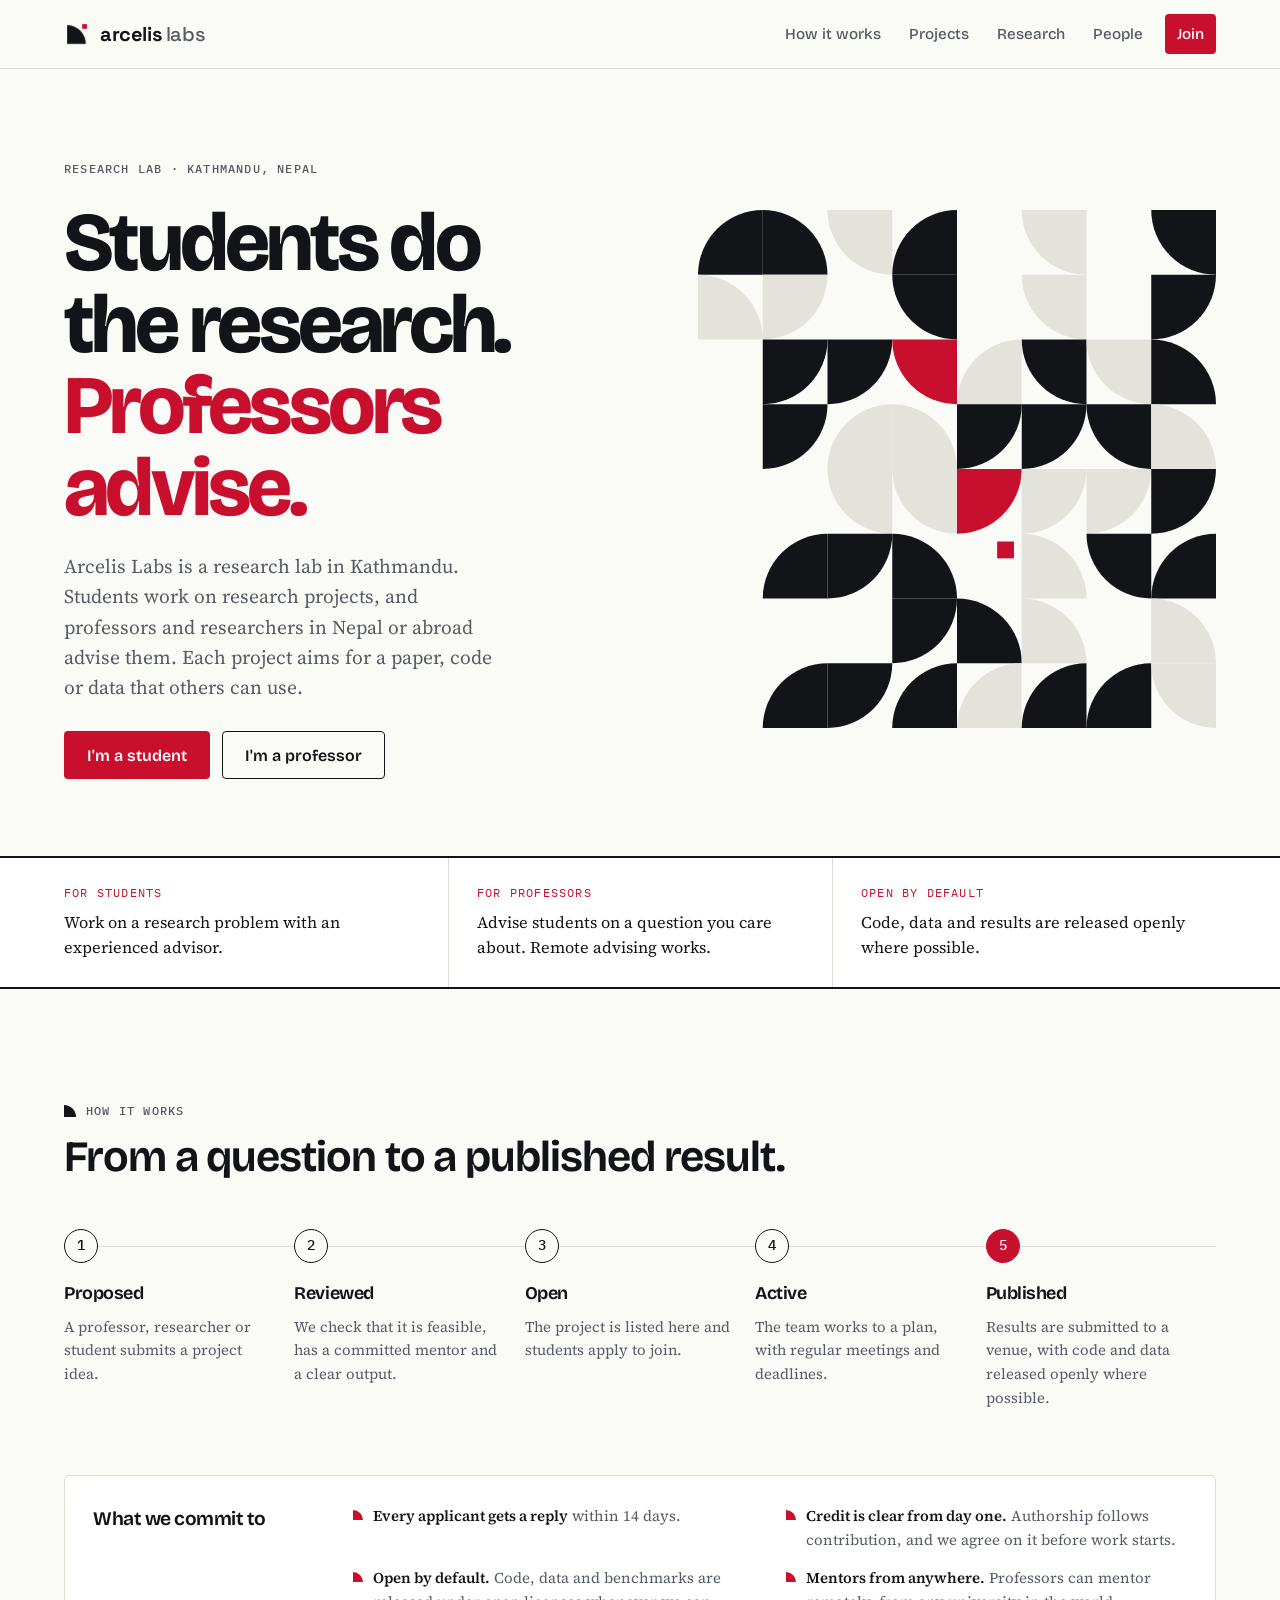
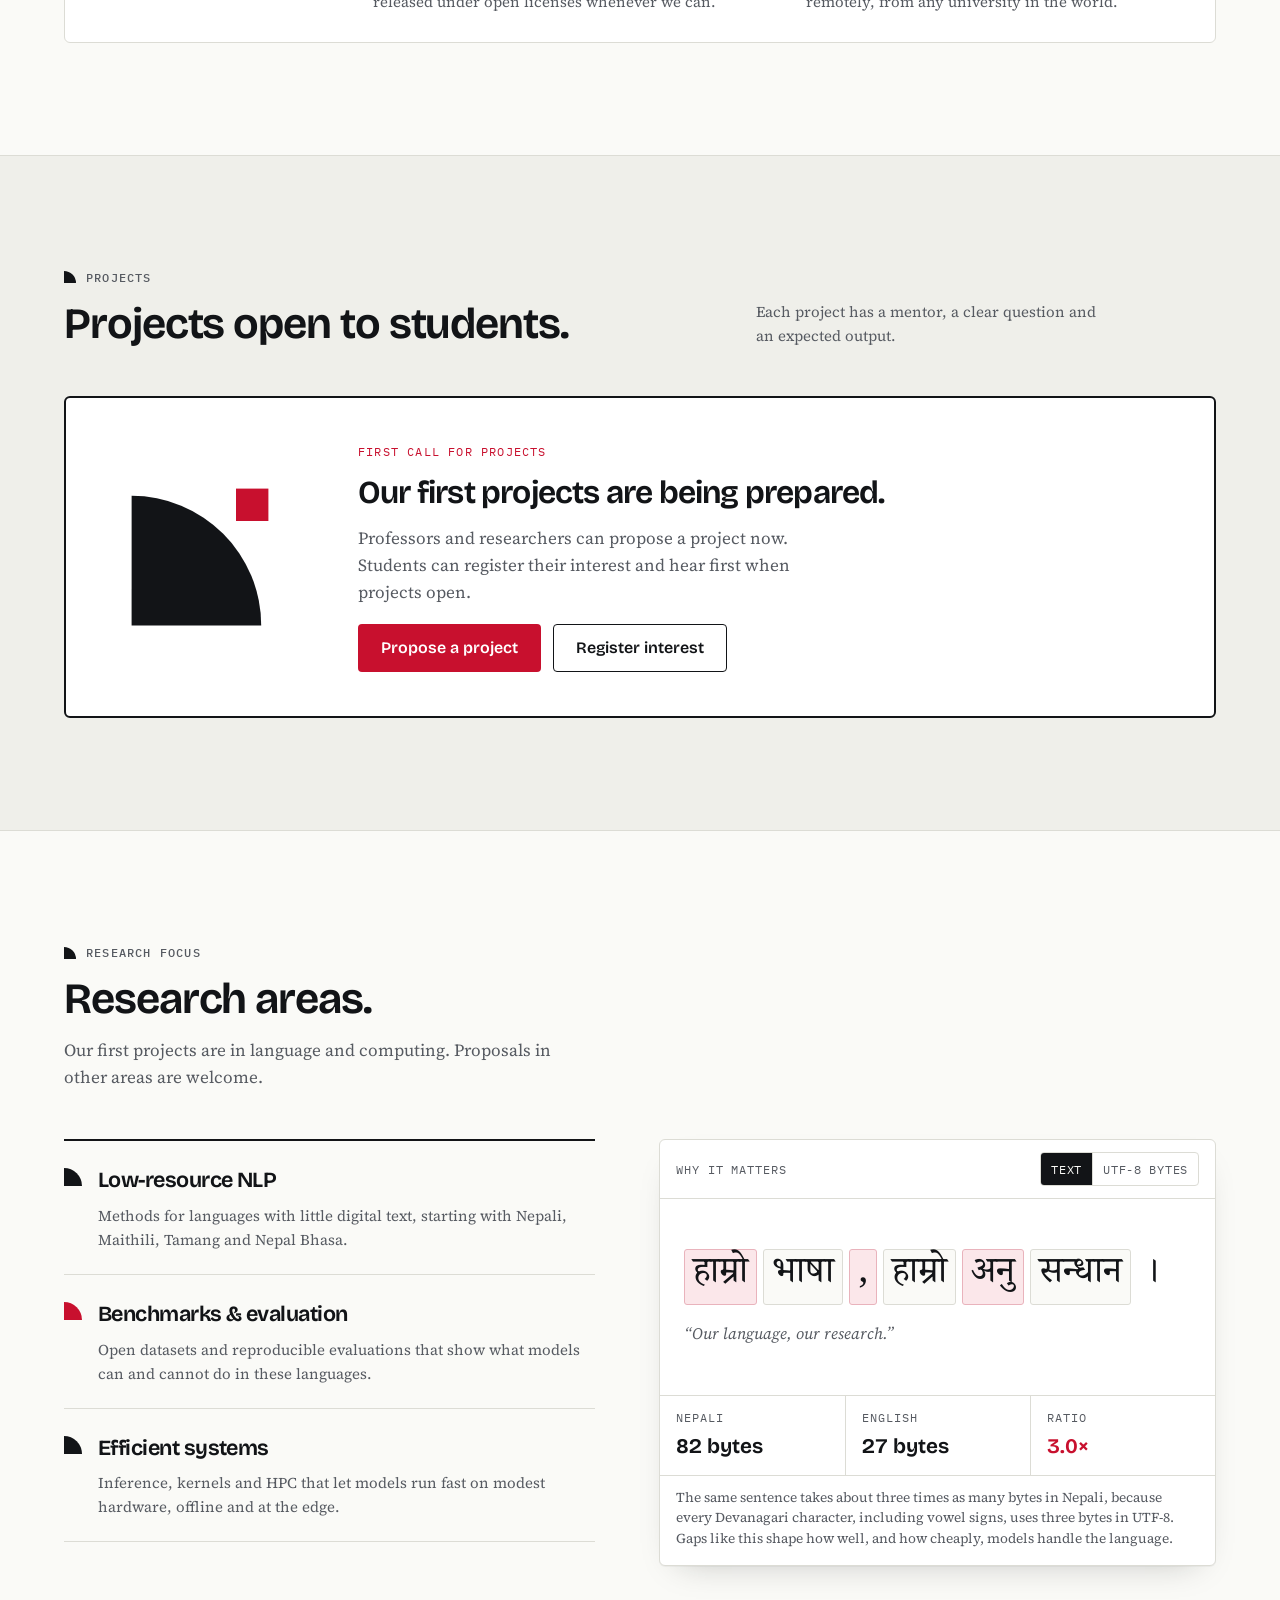
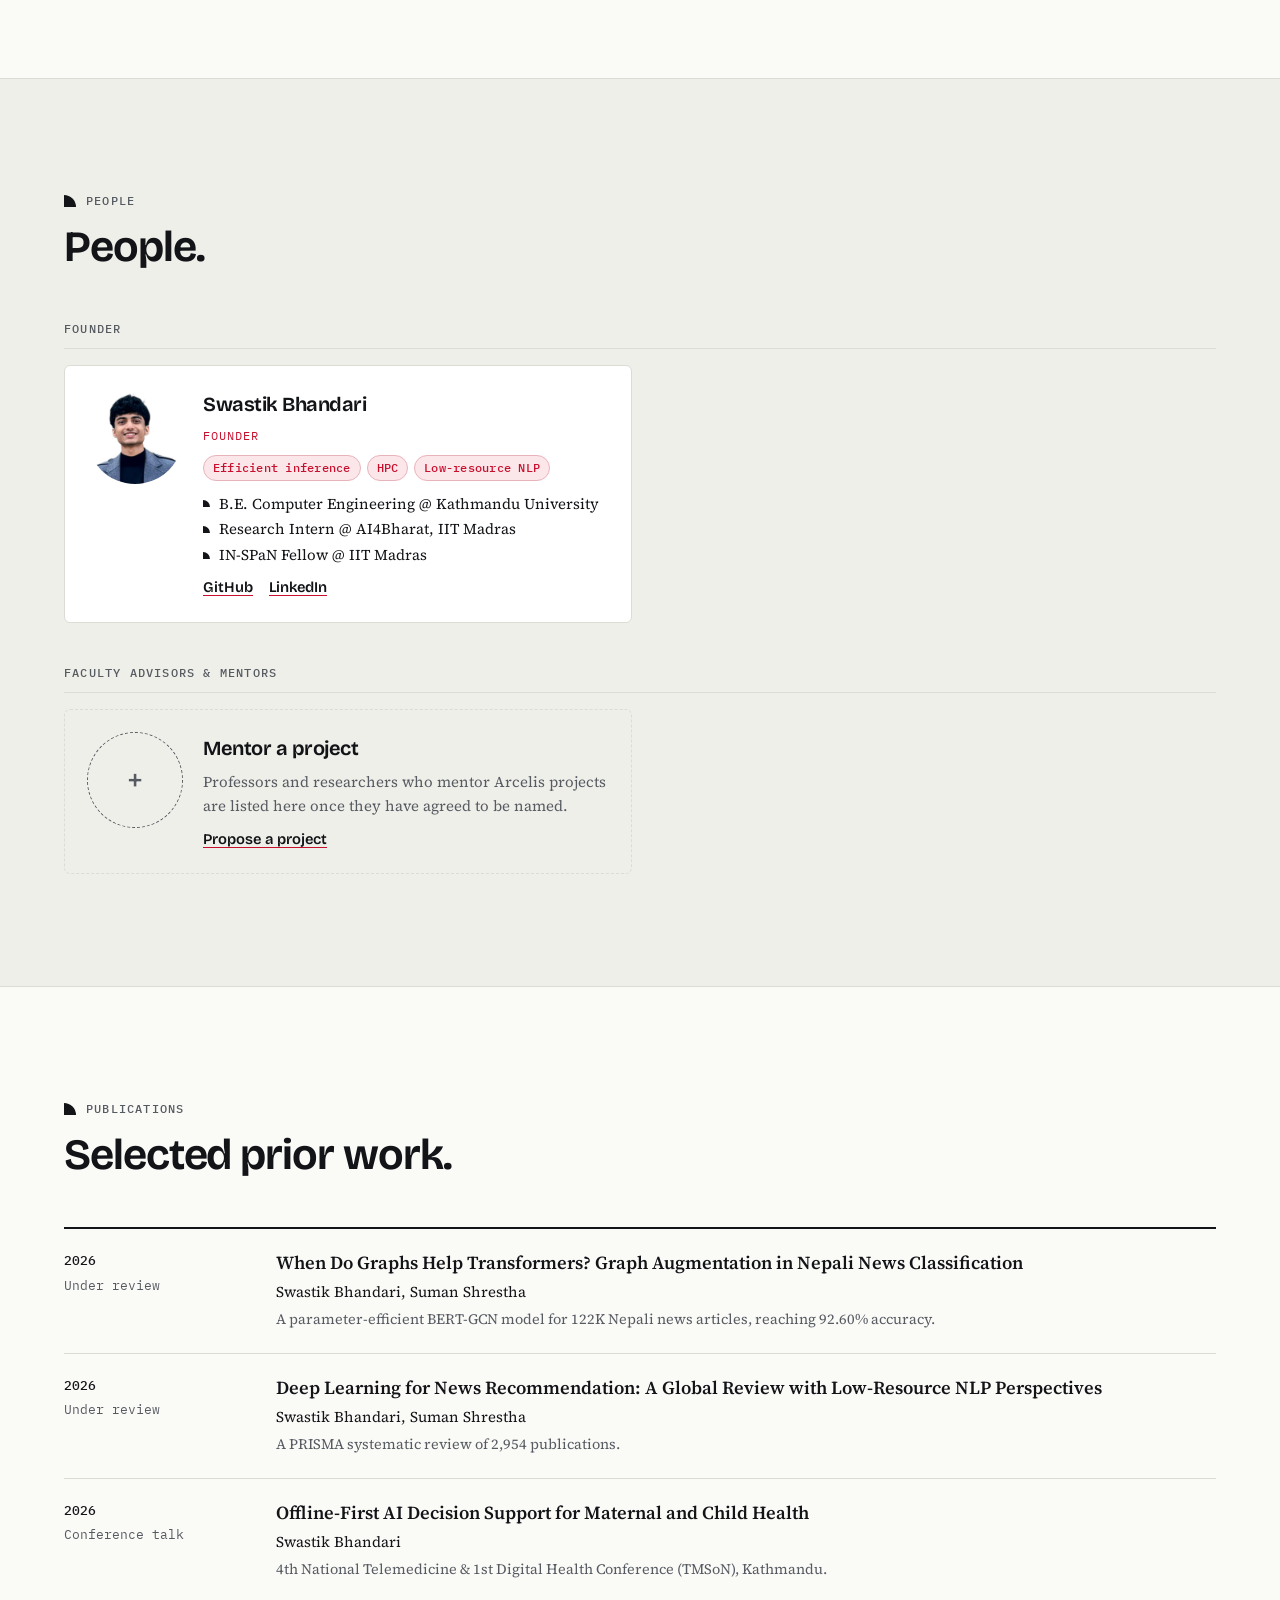
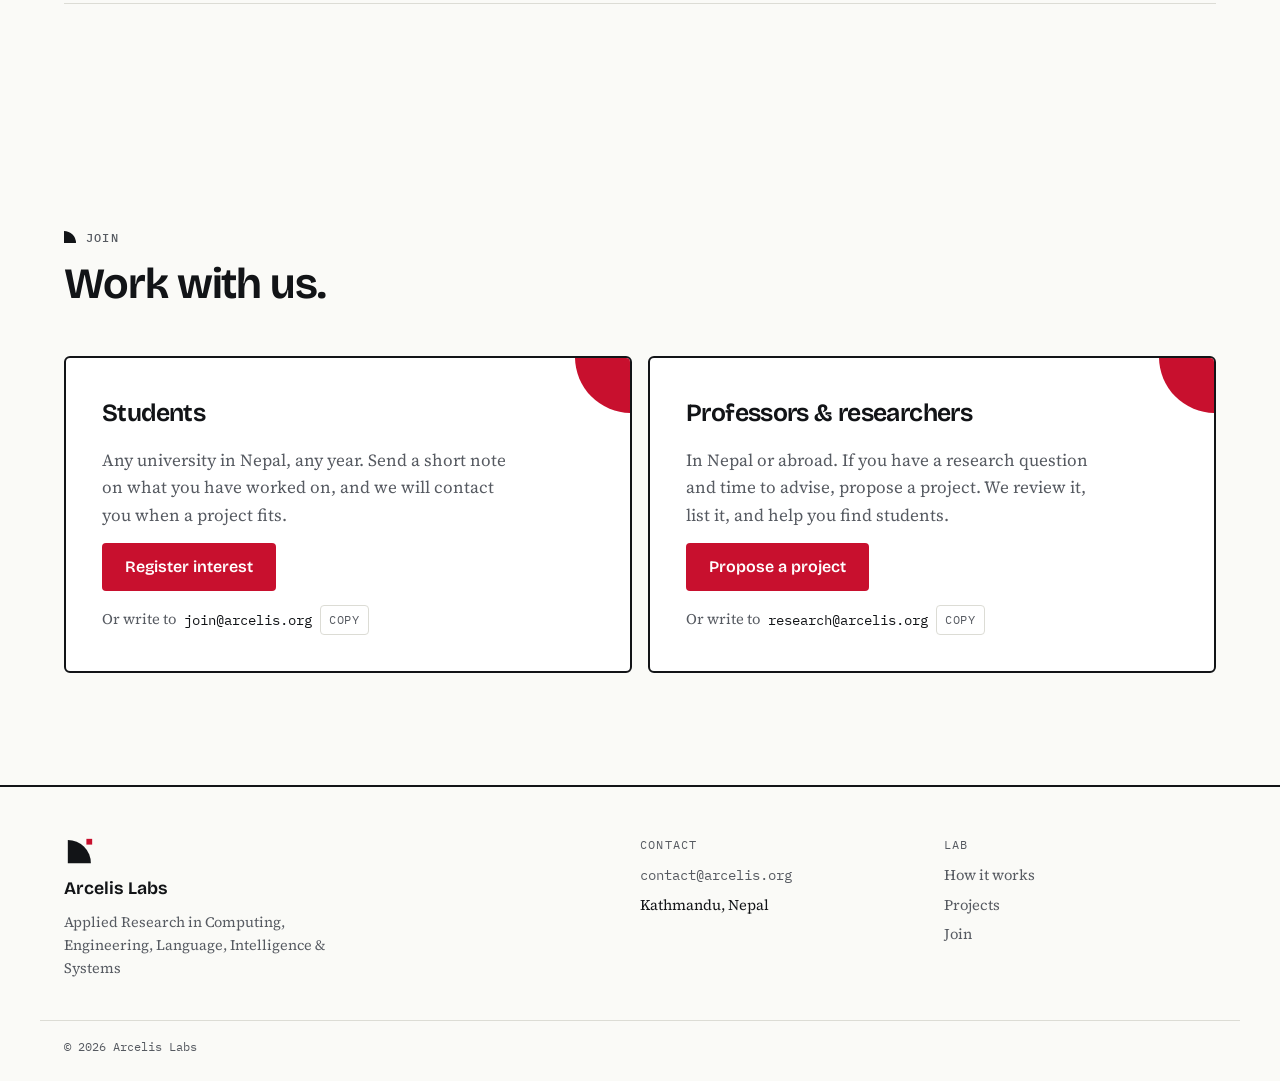
==== commit dbef88f2: "Revise homepage copy Co-Authored-By: Claude Opus 5.5 <noreply@anthropic.com>" ====
--- a/index.html
+++ b/index.html
@@ -5,9 +5,9 @@
 <meta name="viewport" content="width=device-width, initial-scale=1, viewport-fit=cover">
 <title>Arcelis Labs</title>
 <meta name="claude:viewport-fit-sides" content="cover">
-<meta name="description" content="Arcelis Labs connects students in Nepal with professors and researchers around the world to do research that is published at international venues.">
+<meta name="description" content="Arcelis Labs is a research lab in Kathmandu where students work on research projects advised by professors and researchers in Nepal and abroad.">
 <meta property="og:title" content="Arcelis Labs">
-<meta property="og:description" content="World-class research, from Nepal. Arcelis Labs connects Nepali students with professors and researchers worldwide.">
+<meta property="og:description" content="A research lab in Kathmandu. Students do the research, professors and researchers advise.">
 <meta property="og:type" content="website">
 <meta property="og:url" content="https://arcelis.org/">
 <meta property="og:image" content="https://arcelis.org/assets/brand/arcelis-profile-light.png">
@@ -47,9 +47,9 @@
   <section class="hero" id="top">
     <div class="wrap hero-grid">
       <div class="hero-copy">
-        <p class="eyebrow">Research lab · Kathmandu, Nepal · Open to the world</p>
-        <h1>World-class research, <span class="h1-accent">from Nepal.</span></h1>
-        <p class="lede">Arcelis Labs connects students in Nepal with professors and researchers around the world. Together they work on research projects built to be published at international venues.</p>
+        <p class="eyebrow">Research lab · Kathmandu, Nepal</p>
+        <h1>Students do the research. <span class="h1-accent">Professors advise.</span></h1>
+        <p class="lede">Arcelis Labs is a research lab in Kathmandu. Students work on research projects, and professors and researchers in Nepal or abroad advise them. Each project aims for a paper, code or data that others can use.</p>
         <div class="hero-actions">
           <a class="btn btn-primary" href="#join">I'm a student</a>
           <a class="btn btn-ghost" href="#join-faculty">I'm a professor</a>
@@ -57,16 +57,15 @@
       </div>
       <figure class="tiles-fig">
         <canvas id="tiles" class="tiles" role="img" aria-label="A pattern of quarter-circle tiles, each one the Arcelis mark, slowly rotating and joining up."></canvas>
-        <figcaption class="tiles-cap">Every tile is the Arcelis mark, turned. <span class="hint">Hover or tap to turn one.</span></figcaption>
       </figure>
     </div>
   </section>
 
   <section class="band" aria-label="What Arcelis offers">
     <div class="wrap band-grid">
-      <p><span class="band-k">For students</span> A real research question, a mentor, and a path to your first paper.</p>
-      <p><span class="band-k">For professors</span> Motivated students from Nepal, and a structure that keeps projects moving.</p>
-      <p><span class="band-k">For Nepal</span> A research culture that meets the world's standard, built here.</p>
+      <p><span class="band-k">For students</span> Work on a research problem with an experienced advisor.</p>
+      <p><span class="band-k">For professors</span> Advise students on a question you care about. Remote advising works.</p>
+      <p><span class="band-k">Open by default</span> Code, data and results are released openly where possible.</p>
     </div>
   </section>
 
@@ -135,8 +134,8 @@
     <div class="wrap">
       <div class="section-head">
         <p class="section-label">Research focus</p>
-        <h2 id="research-h">Where we start.</h2>
-        <p class="section-sub">Our first projects are in language and computing, where Nepal has the most to gain. Proposals in other areas are welcome.</p>
+        <h2 id="research-h">Research areas.</h2>
+        <p class="section-sub">Our first projects are in language and computing. Proposals in other areas are welcome.</p>
       </div>
 
       <div class="research-grid">
@@ -191,7 +190,7 @@
     <div class="wrap">
       <div class="section-head">
         <p class="section-label">People</p>
-        <h2 id="people-h">Who is behind Arcelis.</h2>
+        <h2 id="people-h">People.</h2>
       </div>
       <div class="people-groups" id="people-groups">
         <p class="empty">Loading people…</p>
@@ -238,14 +237,14 @@
         <div class="join-card">
           <span class="join-corner" aria-hidden="true"></span>
           <h3>Students</h3>
-          <p>From any university in Nepal, in any year. Tell us what you have built, not only what you have studied, and we will contact you when a project fits.</p>
+          <p>Any university in Nepal, any year. Send a short note on what you have worked on, and we will contact you when a project fits.</p>
           <a class="btn btn-primary" id="cta-join" href="mailto:join@arcelis.org?subject=Student%20interest">Register interest</a>
           <p class="contact-line">Or write to <span class="addr">join@arcelis.org</span> <button type="button" class="copy" data-copy="join@arcelis.org" aria-label="Copy email address join@arcelis.org">Copy</button></p>
         </div>
         <div class="join-card" id="join-faculty">
           <span class="join-corner" aria-hidden="true"></span>
           <h3>Professors &amp; researchers</h3>
-          <p>Anywhere in the world. Have a research question and time to mentor? Propose a project. If it is well scoped, we list it and help you find strong students.</p>
+          <p>In Nepal or abroad. If you have a research question and time to advise, propose a project. We review it, list it, and help you find students.</p>
           <a class="btn btn-primary" id="cta-propose" href="mailto:research@arcelis.org?subject=Project%20proposal">Propose a project</a>
           <p class="contact-line">Or write to <span class="addr">research@arcelis.org</span> <button type="button" class="copy" data-copy="research@arcelis.org" aria-label="Copy email address research@arcelis.org">Copy</button></p>
         </div>
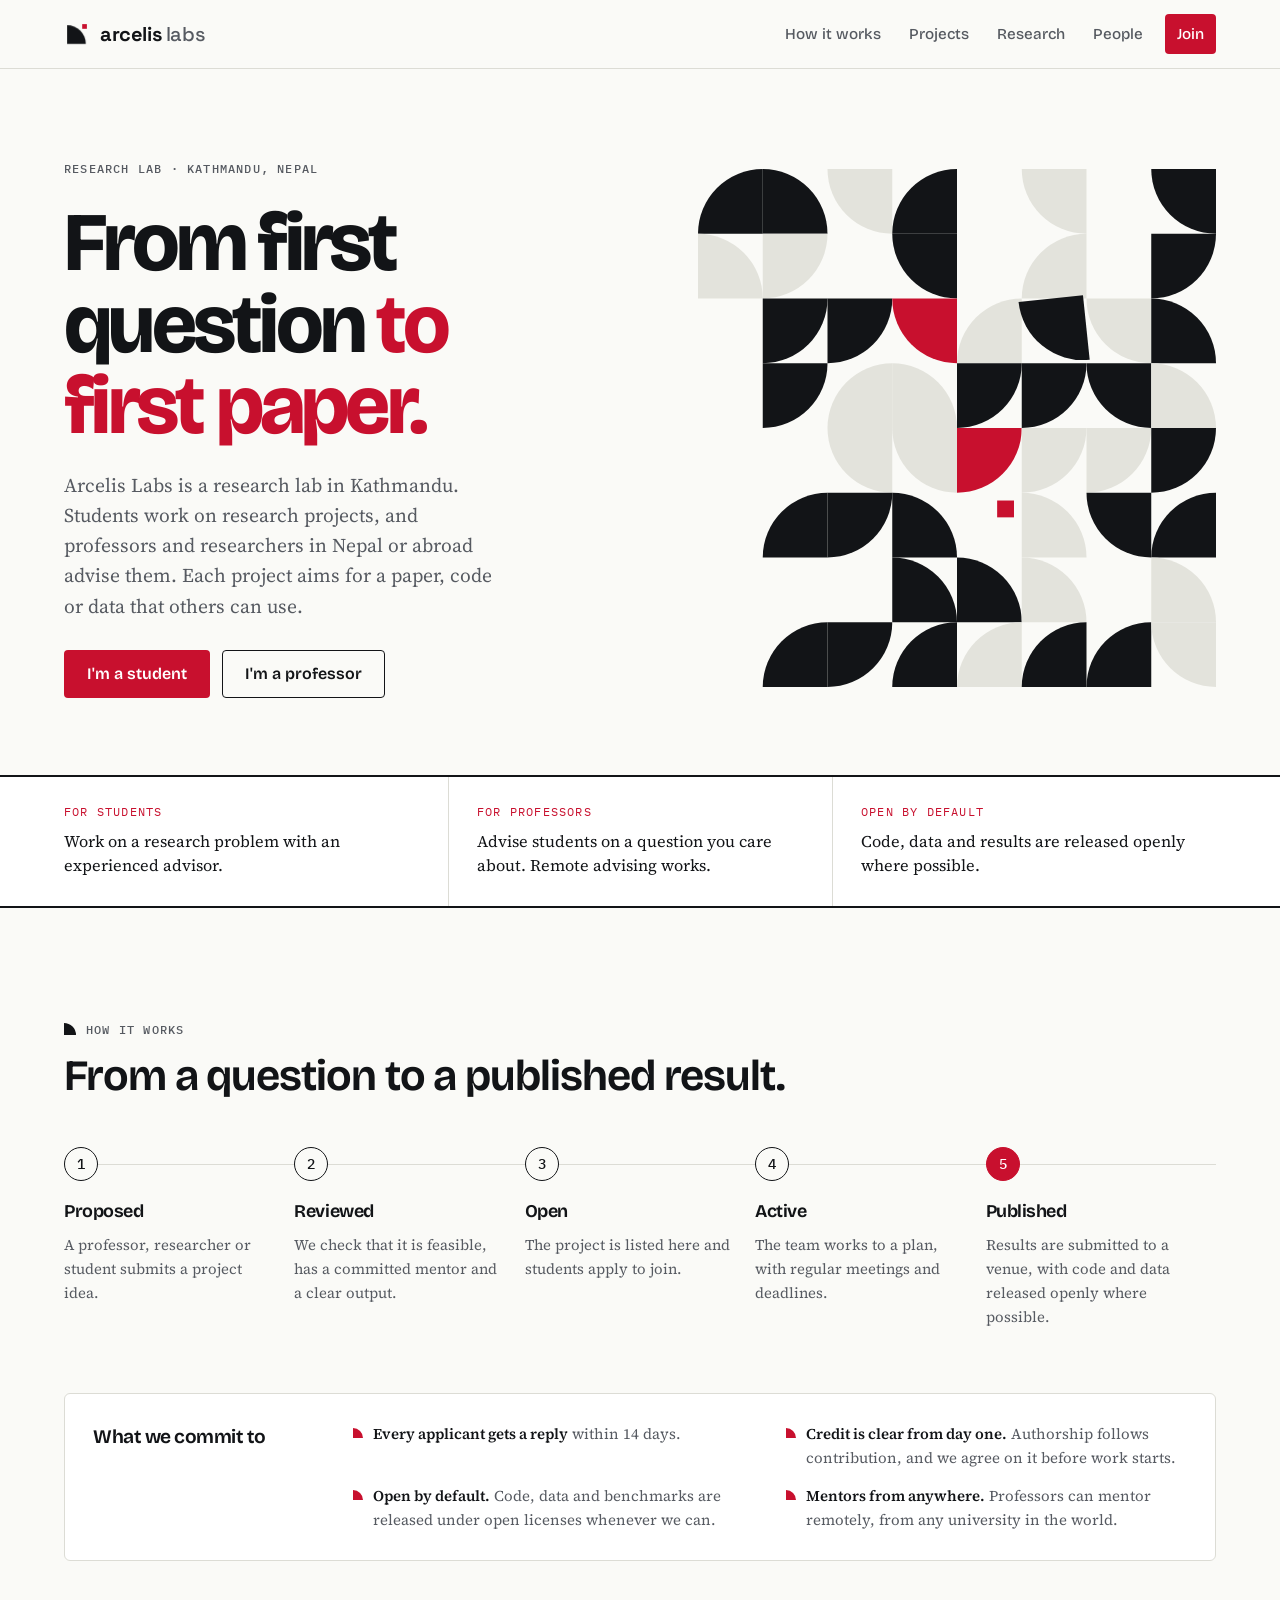
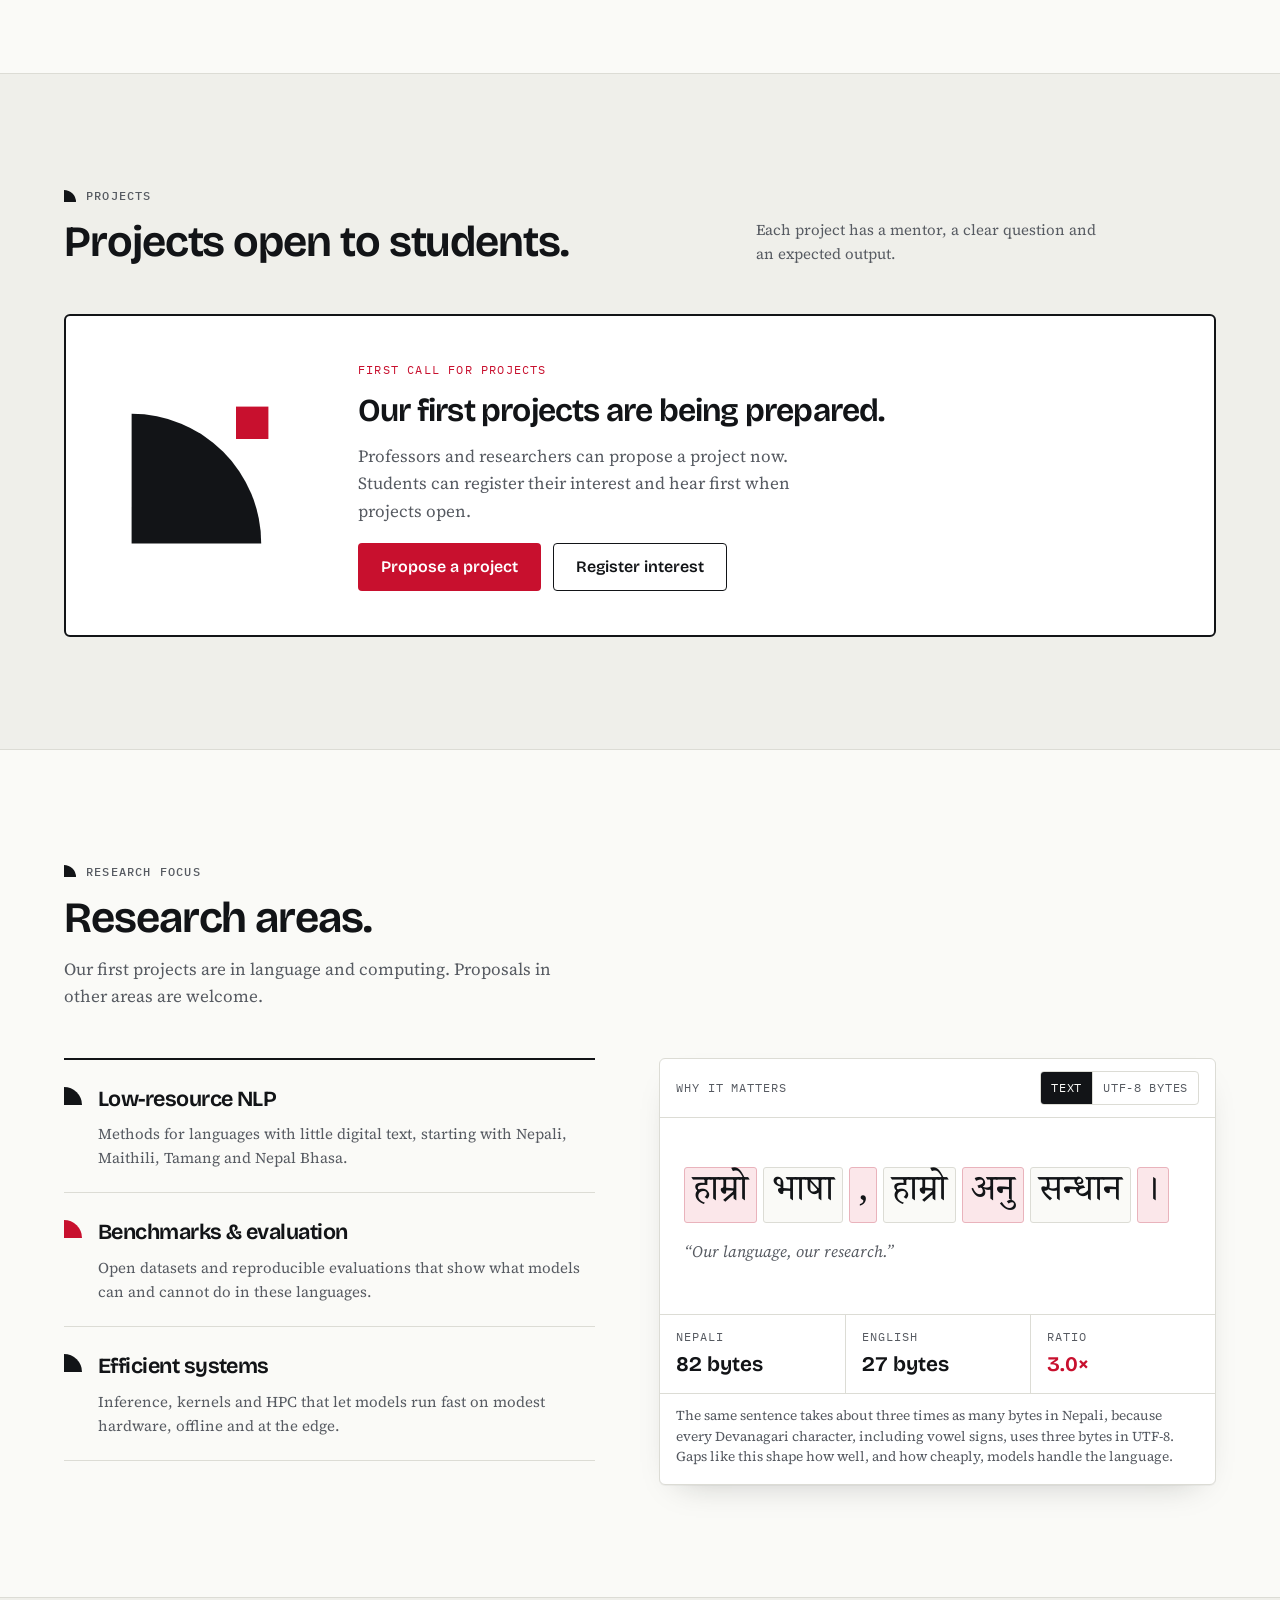
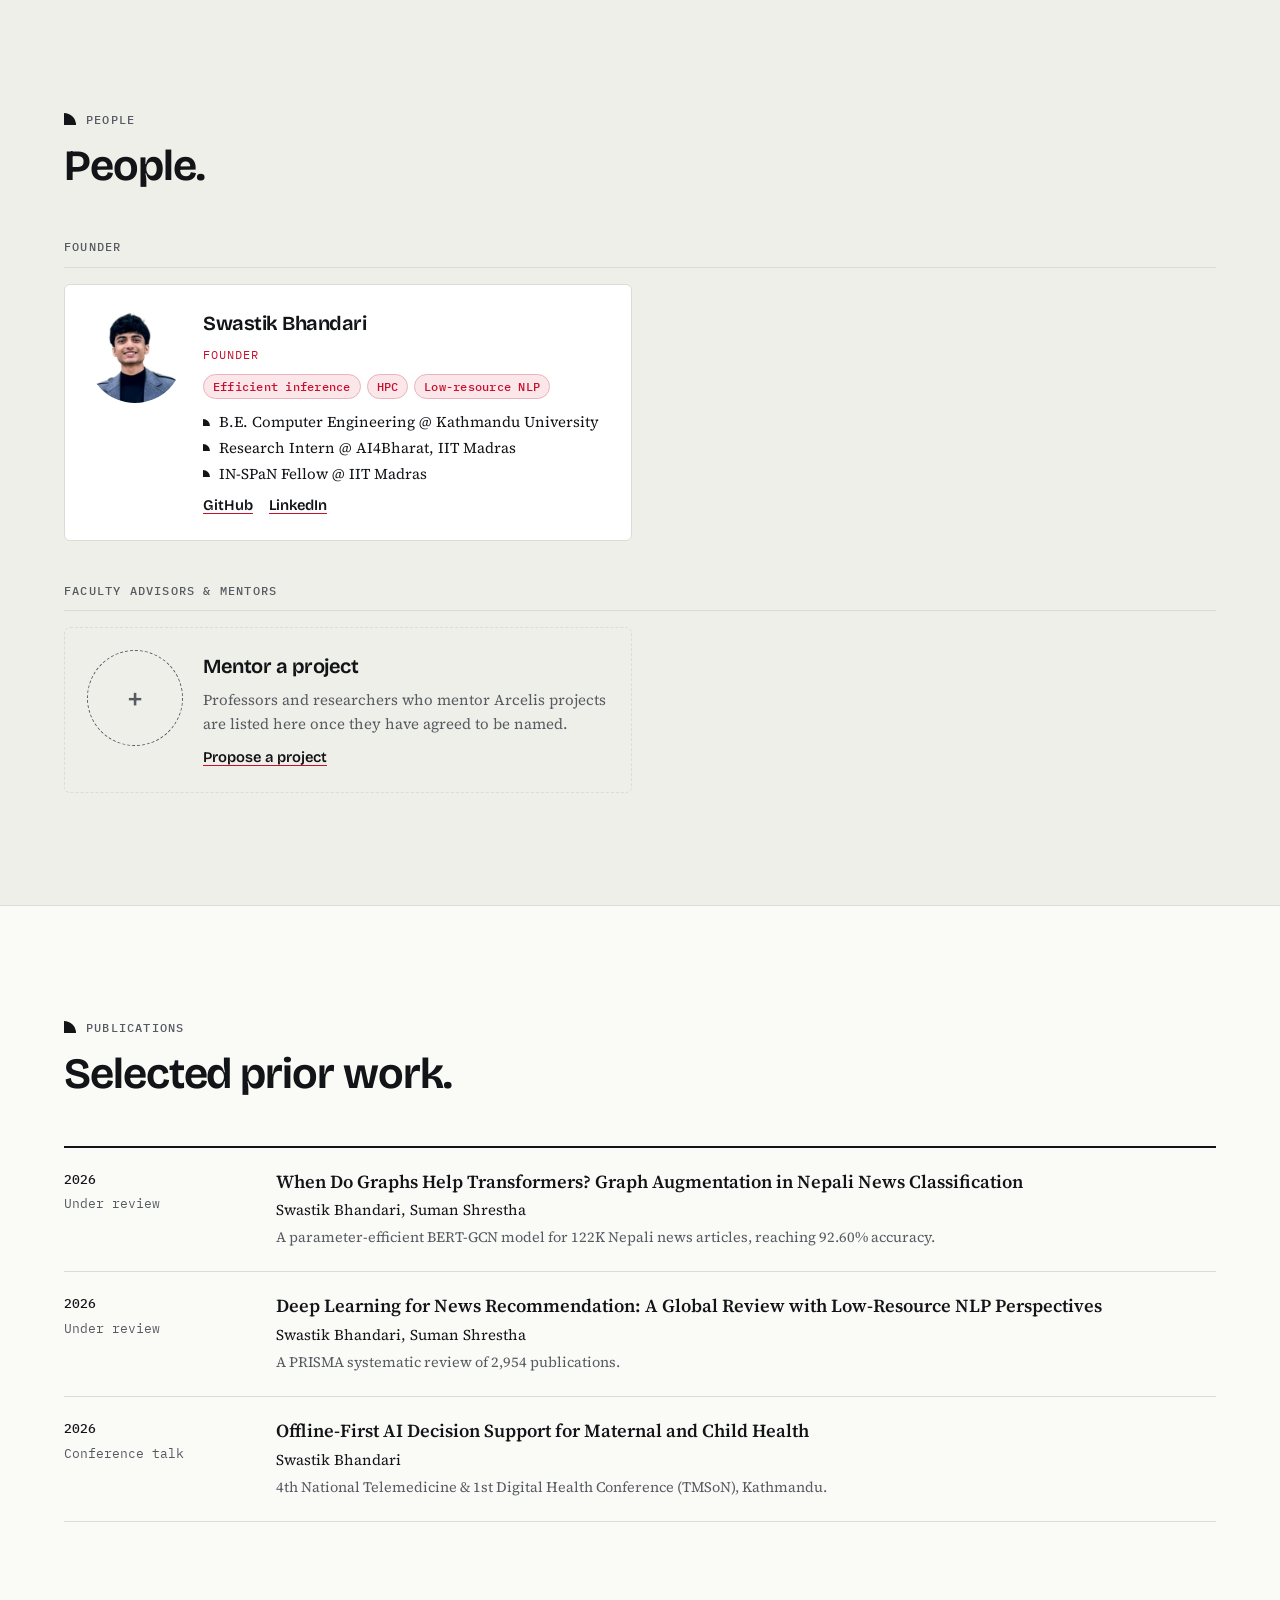
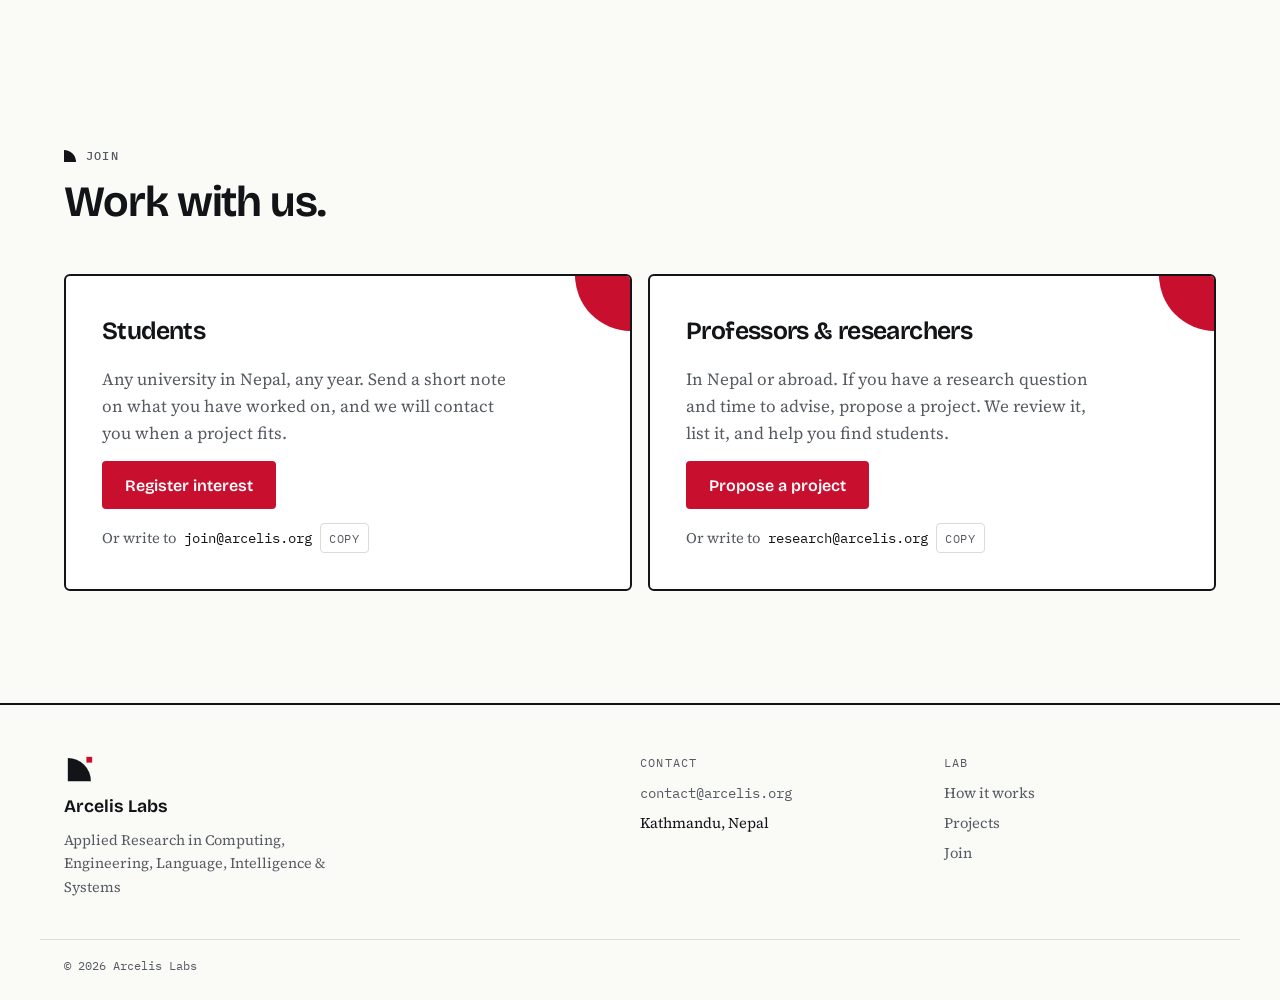
==== commit d8641271: "Update hero heading Co-Authored-By: Claude Opus 5.5 <noreply@anthropic.com>" ====
--- a/index.html
+++ b/index.html
@@ -48,7 +48,7 @@
     <div class="wrap hero-grid">
       <div class="hero-copy">
         <p class="eyebrow">Research lab · Kathmandu, Nepal</p>
-        <h1>Students do the research. <span class="h1-accent">Professors advise.</span></h1>
+        <h1>From first question <span class="h1-accent">to first paper.</span></h1>
         <p class="lede">Arcelis Labs is a research lab in Kathmandu. Students work on research projects, and professors and researchers in Nepal or abroad advise them. Each project aims for a paper, code or data that others can use.</p>
         <div class="hero-actions">
           <a class="btn btn-primary" href="#join">I'm a student</a>
